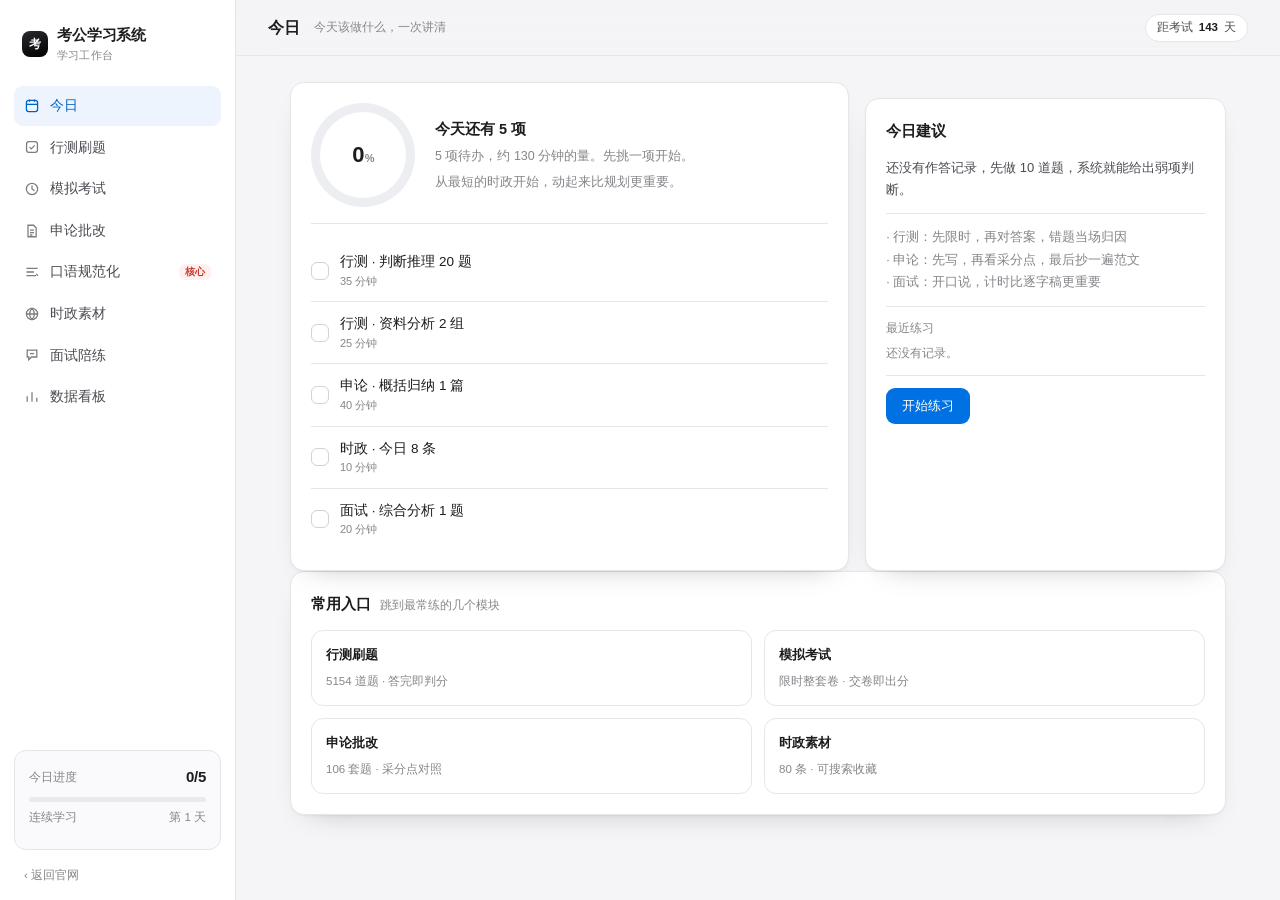
==== app.html @ 50103e64 "update app.html" ====
<!DOCTYPE html>
<html lang="zh-CN">
<head>
<meta charset="utf-8">
<meta name="viewport" content="width=device-width,initial-scale=1,viewport-fit=cover">
<title>工作台 · 考公学习系统</title>
<meta name="description" content="把行测、申论、时政、面试放在一条进度线上：今天该做什么，做完差多少，全在这里。">
<link rel="stylesheet" href="assets/system.css">
</head>
<body>
<div class="shell">

  <!-- ================= 侧栏 ================= -->
  <aside class="side">
    <a class="brand" href="index.html" title="返回官网">
      <span class="mark">考</span>
      <span>考公学习系统<small>学习工作台</small></span>
    </a>
    <nav id="nav">
      <a class="nav-link" href="#today" data-view="today"><svg viewBox="0 0 20 20" fill="none" stroke="currentColor" stroke-width="1.6"><rect x="3" y="3" width="14" height="14" rx="3"/><path d="M7 1.8v3M13 1.8v3M3 8h14"/></svg><span>今日</span></a>
      <a class="nav-link" href="#xingce" data-view="xingce"><svg viewBox="0 0 20 20" fill="none" stroke="currentColor" stroke-width="1.6"><rect x="3.2" y="3.2" width="13.6" height="13.6" rx="3"/><path d="M7 10.2l2.1 2.1L13.4 8"/></svg><span>行测刷题</span></a>
      <a class="nav-link" href="#mock" data-view="mock"><svg viewBox="0 0 20 20" fill="none" stroke="currentColor" stroke-width="1.6"><circle cx="10" cy="10" r="7"/><path d="M10 5.6V10l3.2 2"/></svg><span>模拟考试</span></a>
      <a class="nav-link" href="#shenlun" data-view="shenlun"><svg viewBox="0 0 20 20" fill="none" stroke="currentColor" stroke-width="1.6"><path d="M5 2.8h7l3.2 3.2v11.2H5z"/><path d="M7.5 9h5M7.5 12h5M7.5 15h3"/></svg><span>申论批改</span></a>
      <a class="nav-link" href="#koushu" data-view="koushu"><svg viewBox="0 0 20 20" fill="none" stroke="currentColor" stroke-width="1.6"><path d="M3 5.5h14M3 10h9.5M3 14.5h12"/><path d="M15.2 12.4l2.2 2.2"/></svg><span>口语规范化</span><em class="tag">核心</em></a>
      <a class="nav-link" href="#shizheng" data-view="shizheng"><svg viewBox="0 0 20 20" fill="none" stroke="currentColor" stroke-width="1.6"><circle cx="10" cy="10" r="7"/><path d="M2.6 10h14.8M10 3c2 2.2 3 4.5 3 7s-1 4.8-3 7c-2-2.2-3-4.5-3-7s1-4.8 3-7z"/></svg><span>时政素材</span></a>
      <a class="nav-link" href="#mianshi" data-view="mianshi"><svg viewBox="0 0 20 20" fill="none" stroke="currentColor" stroke-width="1.6"><path d="M4 4h12v8.5H9.5L6 16v-3.5H4z"/><path d="M7.4 8.2h5.2"/></svg><span>面试陪练</span></a>
      <a class="nav-link" href="#stats" data-view="stats"><svg viewBox="0 0 20 20" fill="none" stroke="currentColor" stroke-width="1.6"><path d="M4 16V9M10 16V4M16 16v-5"/></svg><span>数据看板</span></a>
    </nav>

    <div class="todaybox">
      <div class="row"><span>今日进度</span><b id="sideDone">0/5</b></div>
      <div class="mini-bar"><i id="sideBar" style="width:0%"></i></div>
      <div class="row"><span>连续学习</span><span id="sideStreak">第 1 天</span></div>
    </div>
    <a class="back" href="index.html">‹ 返回官网</a>
  </aside>

  <!-- ================= 主区 ================= -->
  <main class="main">
    <div class="topbar">
      <h1 id="pageTitle">今日</h1>
      <span class="sub" id="pageSub">今天该做什么，一次讲清</span>
      <div class="right">
        <span class="pill-day" id="clockPill">距考试 <b>156</b> 天</span>
      </div>
    </div>
    <div class="wrap">
      <div class="view" id="view"></div>
    </div>
  </main>
</div>

<div id="toast"></div>

<script src="assets/data.js"></script>
<script src="assets/data-extra.js"></script>
  <script src="assets/data-news.js"></script>
  <script src="assets/data-shenlun.js"></script>
  <script src="assets/gen_shenlun.js"></script>
  <script src="assets/fix-essays.js"></script>
<script src="assets/engine.js"></script>
<script src="assets/gen_shuliang.js"></script>
<script src="assets/gen_ziliao.js"></script>
<script src="assets/gen_panduan.js"></script>
<script src="assets/gen_yanyu.js"></script>
<script src="assets/gen_changshi.js"></script>
<script src="assets/gen.js"></script>
<script src="assets/mock.js"></script>
<script src="assets/system.js"></script>
</body>
</html>
---- assets/system.css ----
/* ============================================================
   考公学习系统 · 工作台样式
   ============================================================ */
:root{
  --bg:#f5f5f7;
  --card:#fff;
  --ink:#1d1d1f;
  --ink-2:#4b4b52;
  --ink-3:#86868b;
  --line:#e6e6ea;
  --line-2:#d2d2d7;
  --blue:#0071e3;
  --blue-2:#0077ed;
  --blue-bg:#eef4fd;
  --green:#1a8f4c;
  --green-bg:#e9f7ef;
  --red:#c9372c;
  --red-bg:#fdeceb;
  --amber:#a16207;
  --amber-bg:#fdf6e3;
  --radius:14px;
  --font:-apple-system,BlinkMacSystemFont,"SF Pro Text","PingFang SC","Helvetica Neue","Microsoft YaHei",Arial,sans-serif;
  --serif:"Songti SC","SimSun",serif;
  --shadow:0 1px 2px rgba(0,0,0,.04), 0 12px 28px -20px rgba(0,0,0,.35);
}

*{box-sizing:border-box}
html,body{margin:0; padding:0}
html{scroll-behavior:smooth}
body{
  background:var(--bg); color:var(--ink); font-family:var(--font);
  -webkit-font-smoothing:antialiased; font-size:14px; line-height:1.6;
}
a{color:inherit; text-decoration:none}
button{font-family:inherit; cursor:pointer; border:0; background:none; color:inherit}
::selection{background:rgba(0,113,227,.18)}

/* ---------------- 外壳 ---------------- */
.shell{display:grid; grid-template-columns:236px minmax(0,1fr); min-height:100vh}

.side{
  position:sticky; top:0; height:100vh; padding:18px 14px 16px;
  background:#fff; border-right:1px solid var(--line);
  display:flex; flex-direction:column; gap:6px;
}
.side .brand{
  display:flex; align-items:center; gap:9px; padding:6px 8px 16px; flex:none; white-space:nowrap;
  font-size:14.5px; font-weight:600; letter-spacing:-.01em;
}
.side .brand .mark{
  width:26px; height:26px; border-radius:8px; flex:none; display:grid; place-items:center;
  background:linear-gradient(160deg,#2b2b2f,#000); color:#fff; font-size:11.5px; font-weight:700;
}
.side .brand small{display:block; font-size:10.5px; color:var(--ink-3); font-weight:400; letter-spacing:.02em}

.side nav{display:flex; flex-direction:column; gap:2px}
.nav-link{
  display:flex; align-items:center; gap:10px; padding:9px 10px; border-radius:9px;
  font-size:13.5px; color:var(--ink-2); transition:background .16s, color .16s;
}
.nav-link svg{width:16px; height:16px; flex:none; opacity:.72}
.nav-link:hover{background:#f4f5f7; color:var(--ink)}
.nav-link.on{background:var(--blue-bg); color:#0062c4; font-weight:500}
.nav-link.on svg{opacity:1}

.side .todaybox{
  margin-top:auto; padding:14px; border-radius:12px; background:#fafafc; border:1px solid var(--line);
}
.side .todaybox .row{display:flex; align-items:center; justify-content:space-between; font-size:11.5px; color:var(--ink-3); margin-bottom:8px}
.side .todaybox b{font-size:15px; color:var(--ink); letter-spacing:-.02em}
.mini-bar{height:5px; border-radius:3px; background:#e9e9ee; overflow:hidden; margin:8px 0 6px}
.mini-bar i{display:block; height:100%; background:var(--blue); border-radius:3px; transition:width .5s cubic-bezier(.2,.7,.2,1)}
.side .back{font-size:11.5px; color:var(--ink-3); padding:10px 10px 0; display:flex; gap:6px; align-items:center}
.side .back:hover{color:var(--blue)}

/* ---------------- 主区 ---------------- */
.main{min-width:0; padding:0 0 60px}
.topbar{
  position:sticky; top:0; z-index:20; height:56px; padding:0 32px;
  display:flex; align-items:center; gap:14px;
  background:rgba(245,245,247,.82); -webkit-backdrop-filter:saturate(180%) blur(18px);
  backdrop-filter:saturate(180%) blur(18px); border-bottom:1px solid rgba(0,0,0,.06);
}
.topbar h1{margin:0; font-size:16px; font-weight:600; letter-spacing:-.01em}
.topbar .sub{font-size:12px; color:var(--ink-3)}
.topbar .right{margin-left:auto; display:flex; align-items:center; gap:8px}
.pill-day{
  display:inline-flex; align-items:center; gap:6px; height:28px; padding:0 11px;
  border-radius:980px; background:#fff; border:1px solid var(--line);
  font-size:11.5px; color:var(--ink-2); white-space:nowrap;
}
.pill-day b{color:var(--ink); font-variant-numeric:tabular-nums}

.wrap{max-width:1000px; margin:0 auto; padding:26px 32px 0}
.view{animation:fade .28s ease-out}
@keyframes fade{from{opacity:0; transform:translateY(6px)}to{opacity:1; transform:none}}

/* ---------------- 通用元件 ---------------- */
.card{
  background:var(--card); border:1px solid var(--line); border-radius:var(--radius);
  padding:20px; box-shadow:var(--shadow);
}
.card + .card{margin-top:16px}
.card-h{display:flex; align-items:baseline; gap:10px; margin-bottom:14px}
.card-h h2{margin:0; font-size:15px; font-weight:600; letter-spacing:-.01em}
.card-h .hint{font-size:12px; color:var(--ink-3)}
.card-h .right{margin-left:auto; display:flex; gap:8px; align-items:center}

.btn{
  display:inline-flex; align-items:center; justify-content:center; gap:6px;
  height:36px; padding:0 16px; border-radius:9px; font-size:13px; font-weight:500;
  background:var(--blue); color:#fff; transition:background .16s, transform .12s, border-color .16s;
  white-space:nowrap;
}
.btn:hover{background:var(--blue-2)}
.btn:active{transform:scale(.985)}
.btn[disabled]{opacity:.45; pointer-events:none}
.btn.ghost{background:#fff; border:1px solid var(--line-2); color:var(--ink)}
.btn.ghost:hover{background:#fafafc; border-color:var(--ink-3)}
.btn.sm{height:30px; padding:0 12px; font-size:12px; border-radius:8px}
.btn.danger{background:#fff; border:1px solid #f0c4c0; color:var(--red)}
.btn.danger:hover{background:var(--red-bg)}

.seg{display:inline-flex; background:#f0f0f3; border-radius:9px; padding:2px; gap:2px}
.seg button{
  padding:6px 13px; border-radius:7px; font-size:12.5px; color:var(--ink-2);
  transition:background .16s, color .16s, box-shadow .16s; white-space:nowrap;
}
.seg button.on{background:#fff; color:var(--ink); box-shadow:0 1px 3px rgba(0,0,0,.12); font-weight:500}

.tag{
  display:inline-block; padding:2px 8px; border-radius:6px; font-size:11px;
  background:#f1f2f5; color:var(--ink-2); white-space:nowrap;
}
.tag.blue{background:var(--blue-bg); color:#0062c4}
.tag.green{background:var(--green-bg); color:var(--green)}
.tag.red{background:var(--red-bg); color:var(--red)}
.tag.amber{background:var(--amber-bg); color:var(--amber)}

.muted{color:var(--ink-3)}
.small{font-size:12px}
.tabular{font-variant-numeric:tabular-nums}
.row{display:flex; align-items:center; gap:10px}
.spacer{margin-left:auto}
.divider{height:1px; background:var(--line); margin:16px 0}

.empty{padding:34px 10px; text-align:center; color:var(--ink-3); font-size:13px}

/* ---------------- 今日 ---------------- */
.hero-grid{display:grid; grid-template-columns:1.55fr 1fr; gap:16px}
.ring-card{display:flex; gap:20px; align-items:center}
.ring{
  --p:0; width:104px; height:104px; border-radius:50%; flex:none; position:relative;
  background:conic-gradient(var(--blue) calc(var(--p)*1%), #eceef2 0);
  display:grid; place-items:center;
}
.ring::after{content:""; position:absolute; inset:9px; border-radius:50%; background:#fff}
.ring b{position:relative; z-index:1; font-size:22px; letter-spacing:-.03em; font-variant-numeric:tabular-nums}
.ring b span{font-size:11px; color:var(--ink-3); margin-left:1px}
.ring-card .meta h3{margin:0 0 4px; font-size:14.5px; font-weight:600}
.ring-card .meta p{margin:0; font-size:12.5px; color:var(--ink-3)}

.tasklist{display:flex; flex-direction:column}
.taskitem{
  display:flex; align-items:center; gap:11px; padding:11px 0; border-bottom:1px solid var(--line);
  cursor:pointer; transition:opacity .2s;
}
.taskitem:last-child{border-bottom:0}
.taskitem .box{
  width:18px; height:18px; border-radius:6px; border:1.5px solid var(--line-2); flex:none;
  display:grid; place-items:center; transition:background .16s, border-color .16s;
}
.taskitem.done .box{background:var(--blue); border-color:var(--blue)}
.taskitem.done .box::after{
  content:""; width:8px; height:4.5px; border-left:1.6px solid #fff; border-bottom:1.6px solid #fff;
  transform:rotate(-45deg) translate(0,-1px);
}
.taskitem .t{font-size:13.5px; flex:1}
.taskitem .t small{display:block; font-size:11px; color:var(--ink-3)}
.taskitem.done .t{color:var(--ink-3); text-decoration:line-through; text-decoration-color:rgba(0,0,0,.18)}
.taskitem .go{font-size:11.5px; color:var(--blue); opacity:0; transition:opacity .16s}
.taskitem:hover .go{opacity:1}

.quick{display:grid; grid-template-columns:repeat(2,1fr); gap:12px}
.quick a{
  border:1px solid var(--line); border-radius:12px; padding:14px; background:#fff;
  transition:border-color .16s, transform .16s, box-shadow .16s;
}
.quick a:hover{border-color:#c9d9f2; transform:translateY(-2px); box-shadow:0 14px 30px -22px rgba(0,0,0,.5)}
.quick b{display:block; font-size:13px; font-weight:600; margin-bottom:3px}
.quick span{font-size:11.5px; color:var(--ink-3)}

/* ---------------- 行测 ---------------- */
.qhead{display:flex; align-items:center; gap:8px; margin-bottom:12px; flex-wrap:wrap}
.qstem{font-size:15px; line-height:1.75; margin:0 0 16px; white-space:pre-wrap}
.opts2{display:flex; flex-direction:column; gap:8px}
.opt2{
  display:flex; align-items:flex-start; gap:11px; padding:11px 13px; border-radius:10px;
  border:1px solid var(--line); background:#fff; text-align:left; font-size:13.5px; line-height:1.55;
  transition:border-color .15s, background .15s;
}
.opt2:hover{border-color:#c9d9f2; background:#fbfcff}
.opt2 .k{
  width:21px; height:21px; border-radius:6px; flex:none; display:grid; place-items:center;
  font-size:11px; color:var(--ink-3); background:#f2f3f5; margin-top:1px;
}
.opt2.pick{border-color:var(--blue); background:#f6faff}
.opt2.pick .k{background:var(--blue); color:#fff}
.opt2.right{border-color:#8fd0a8; background:var(--green-bg)}
.opt2.right .k{background:var(--green); color:#fff}
.opt2.wrong{border-color:#e8aaa4; background:var(--red-bg)}
.opt2.wrong .k{background:var(--red); color:#fff}
.opt2[disabled]{cursor:default}

.explain{
  margin-top:14px; padding:14px; border-radius:10px; background:#fafafc; border:1px solid var(--line);
  font-size:13px; line-height:1.7; color:var(--ink-2);
}
.explain b{color:var(--ink)}
.attrib{margin-top:12px; display:flex; align-items:center; gap:8px; flex-wrap:wrap}
.attrib .seg button{font-size:12px}

.qbar{display:flex; align-items:center; gap:10px; margin-top:16px; flex-wrap:wrap}

.mods{display:flex; gap:6px; flex-wrap:wrap}
.mod-chip{
  padding:5px 11px; border-radius:980px; border:1px solid var(--line-2); background:#fff;
  font-size:12px; color:var(--ink-2); transition:all .15s;
}
.mod-chip.on{background:var(--ink); color:#fff; border-color:var(--ink)}

/* ---------------- 表格 / 列表 ---------------- */
.tbl{width:100%; border-collapse:collapse; font-size:12.5px}
.tbl th{
  text-align:left; font-weight:500; color:var(--ink-3); font-size:11.5px;
  padding:0 10px 8px; border-bottom:1px solid var(--line); white-space:nowrap;
}
.tbl td{padding:10px; border-bottom:1px solid #f1f1f4; vertical-align:top}
.tbl tr:last-child td{border-bottom:0}
.tbl .num{font-variant-numeric:tabular-nums}

/* ---------------- 申论 ---------------- */
.essay-grid{display:grid; grid-template-columns:1fr 1fr; gap:16px; align-items:start}
.material{
  font-family:var(--serif); font-size:13.5px; line-height:1.95; color:var(--ink-2);
  white-space:pre-wrap; max-height:340px; overflow:auto; padding-right:6px;
}
.ask{font-size:13.5px; font-weight:500; margin:12px 0 0; line-height:1.7}
#ansBox{
  width:100%; min-height:210px; padding:14px; border-radius:11px; border:1px solid var(--line-2);
  font-family:var(--serif); font-size:15px; line-height:1.9; color:var(--ink);
  resize:vertical; outline:none; transition:border-color .16s, box-shadow .16s;
}
#ansBox:focus{border-color:#9dc2ef; box-shadow:0 0 0 3px rgba(0,113,227,.12)}
.essay-foot{display:flex; align-items:center; gap:10px; margin-top:12px; flex-wrap:wrap}
.counter{font-size:11.5px; color:var(--ink-3); font-variant-numeric:tabular-nums}
.counter.over{color:var(--red)}

.grade{display:flex; gap:18px; align-items:center; margin-bottom:16px}
.grade .score-big{font-size:38px; font-weight:600; letter-spacing:-.04em; line-height:1}
.grade .score-big small{font-size:13px; color:var(--ink-3); font-weight:400; margin-left:3px; letter-spacing:0}
.grade .lvl{font-size:12px; color:var(--ink-3); margin-top:4px}
.point-hit{display:flex; flex-direction:column; gap:7px}
.ph{
  display:flex; align-items:flex-start; gap:9px; font-size:12.5px; line-height:1.6;
  padding:8px 10px; border-radius:8px; background:#fafafc; border:1px solid var(--line);
}
.ph.hit{background:var(--green-bg); border-color:#cfe9d9; color:#166534}
.ph .ic{width:16px; height:16px; border-radius:50%; flex:none; display:grid; place-items:center; font-size:10px; margin-top:1px}
.ph.hit .ic{background:var(--green); color:#fff}
.ph .ic{background:#e6e6ea; color:var(--ink-3)}
.ph b{font-weight:500}
.ph em{font-style:normal; color:var(--ink-3); font-size:11.5px}

/* ---------------- 时政 ---------------- */
.news-tools{display:flex; gap:10px; flex-wrap:wrap; align-items:center; margin-bottom:14px}
#newsQ{
  flex:1; min-width:180px; height:34px; padding:0 12px; border-radius:9px;
  border:1px solid var(--line-2); font-size:13px; outline:none; background:#fff;
}
#newsQ:focus{border-color:#9dc2ef; box-shadow:0 0 0 3px rgba(0,113,227,.1)}
.news-grid{display:grid; grid-template-columns:1fr 1fr; gap:12px}
.nitem{
  border:1px solid var(--line); border-radius:12px; padding:14px 16px; background:#fff;
  display:flex; flex-direction:column; gap:7px; transition:border-color .16s, box-shadow .16s;
}
.nitem:hover{border-color:#d8dee8; box-shadow:0 14px 30px -26px rgba(0,0,0,.5)}
.nitem h4{margin:0; font-size:13.5px; font-weight:600; line-height:1.5}
.nitem p{margin:0; font-size:12px; color:var(--ink-3); line-height:1.65}
.nitem .foot{display:flex; align-items:center; gap:8px; margin-top:2px}
.icobtn{
  width:28px; height:28px; border-radius:8px; border:1px solid var(--line); background:#fff;
  display:grid; place-items:center; color:var(--ink-3); transition:all .15s;
}
.icobtn:hover{border-color:var(--blue); color:var(--blue); background:#f6faff}
.icobtn.on{border-color:var(--blue); color:var(--blue); background:var(--blue-bg)}

/* ---------------- 面试 ---------------- */
.iv-stage{display:grid; grid-template-columns:1fr 260px; gap:16px; align-items:start}
.timerbox{text-align:center; padding:16px}
.timer{font-size:34px; font-weight:600; letter-spacing:-.03em; font-variant-numeric:tabular-nums}
.timer.warn{color:var(--red)}
.timerbox .lbl{font-size:11.5px; color:var(--ink-3); letter-spacing:.04em}
.iv-q{font-size:16px; line-height:1.8; margin:0}
.iv-points{display:flex; flex-wrap:wrap; gap:7px; margin-top:14px}
.iv-points span{
  font-size:11.5px; padding:4px 9px; border-radius:6px; background:#f1f2f5; color:var(--ink-2);
}
.iv-log{display:flex; flex-direction:column; gap:10px}
.iv-row{display:flex; gap:12px; padding:12px; border:1px solid var(--line); border-radius:10px; background:#fff}
.iv-row .sc{font-size:18px; font-weight:600; min-width:40px; font-variant-numeric:tabular-nums}
.iv-row .sc.hi{color:var(--green)} .iv-row .sc.mid{color:var(--amber)} .iv-row .sc.lo{color:var(--red)}
.iv-row .txt{font-size:12.5px; color:var(--ink-2); line-height:1.6}

/* ---------------- 数据 ---------------- */
.kpis{display:grid; grid-template-columns:repeat(4,1fr); gap:12px}
.kpi{background:#fff; border:1px solid var(--line); border-radius:12px; padding:16px}
.kpi .k{font-size:11.5px; color:var(--ink-3)}
.kpi .v{font-size:26px; font-weight:600; letter-spacing:-.03em; margin-top:4px; font-variant-numeric:tabular-nums}
.kpi .v small{font-size:12px; font-weight:400; color:var(--ink-3); margin-left:2px}

.bars{display:flex; align-items:flex-end; gap:10px; height:120px; margin-top:6px}
.bars .b{flex:1; display:flex; flex-direction:column; justify-content:flex-end; gap:7px; text-align:center; height:100%}
.bars .b i{
  display:block; width:100%; max-width:34px; margin:0 auto; border-radius:5px 5px 2px 2px;
  background:linear-gradient(180deg,#8fc0f6,#d6e8fb); min-height:4px;
}
.bars .b.hot i{background:linear-gradient(180deg,var(--blue),#7fb2f0)}
.bars .b span{font-size:10.5px; color:var(--ink-3)}

.progrow{display:flex; align-items:center; gap:12px; padding:9px 0; border-bottom:1px solid #f1f1f4}
.progrow:last-child{border-bottom:0}
.progrow .nm{width:80px; font-size:12.5px; flex:none}
.progrow .tr{flex:1; height:7px; border-radius:4px; background:#eef0f3; overflow:hidden}
.progrow .tr i{display:block; height:100%; border-radius:4px; background:var(--blue)}
.progrow .pc{width:74px; text-align:right; font-size:11.5px; color:var(--ink-3); font-variant-numeric:tabular-nums}

/* 工具条 */
.tool-line{display:flex; align-items:center; gap:10px; flex-wrap:wrap; margin-bottom:16px}
.tool-line h2{margin:0; font-size:17px; font-weight:600; letter-spacing:-.01em}
.tool-line .sub{font-size:12px; color:var(--ink-3)}

/* toast */
#toast{
  position:fixed; left:50%; bottom:28px; transform:translate(-50%,10px);
  background:#1d1d1f; color:#f5f5f7; padding:9px 16px; border-radius:980px;
  font-size:12.5px; opacity:0; pointer-events:none; transition:opacity .2s, transform .2s; z-index:99;
}
#toast.on{opacity:1; transform:translate(-50%,0)}

/* ---------------- 响应式 ---------------- */
@media (max-width:1180px){
  .kpis{grid-template-columns:repeat(2,1fr)}
}
@media (max-width:980px){
  .shell{grid-template-columns:1fr}
  .side{
    position:sticky; top:0; height:auto; z-index:30; flex-direction:row; align-items:center;
    gap:6px; padding:8px 12px; border-right:0; border-bottom:1px solid var(--line);
    overflow-x:auto; -webkit-overflow-scrolling:touch;
  }
  .side .brand{padding:0 8px 0 0; border-right:1px solid var(--line); margin-right:4px}
  .side .brand small{display:none}
  .side .brand{white-space:nowrap}
  .side nav{flex-direction:row; gap:4px}
  .nav-link{white-space:nowrap; padding:8px 11px}
  .nav-link span{font-size:12.5px}
  .side .todaybox,.side .back{display:none}
  .topbar{padding:0 18px; height:50px; top:52px}
  .topbar .sub{display:none}
  .wrap{padding:18px 18px 0}
  .hero-grid{grid-template-columns:1fr}
  .essay-grid{grid-template-columns:1fr}
  .news-grid{grid-template-columns:1fr}
  .iv-stage{grid-template-columns:1fr}
  .quick{grid-template-columns:1fr}
}
@media (max-width:560px){
  .kpis{grid-template-columns:1fr 1fr}
  .topbar h1{font-size:14.5px}
  .card{padding:16px}
  .qstem{font-size:14px}
  .opt2{font-size:13px}
  .grade{flex-wrap:wrap; gap:12px}
}

/* 申论工具输出 */
.sl-out{margin-top:0}
.essay-out{
  font-family:var(--serif); font-size:15px; line-height:1.95; color:var(--ink);
  margin-top:6px; padding:14px 16px; border-radius:11px; background:#fffdf8; border:1px solid var(--line);
}
.essay-out mark{
  background:#fff2c9; color:inherit; border-radius:3px; padding:0 1px;
  border-bottom:1px solid #efd68b; cursor:help;
}
#ansBox::placeholder,#slIn::placeholder{color:#a9a9b0}

/* ============================================================
   口语规范化（核心功能）
   ============================================================ */
.nav-link .tag{
  margin-left:auto; font-style:normal; font-size:10px; line-height:1;
  padding:3px 6px; border-radius:6px; background:#fff0f0; color:#c9372c;
  font-weight:600; letter-spacing:.02em;
}
.core-tag{
  font-size:11px; padding:4px 9px; border-radius:999px;
  background:#fff0f0; color:#c9372c; font-weight:600;
}
.ks-grid{display:grid; grid-template-columns:minmax(0,1fr) minmax(0,1fr); gap:16px; align-items:start}
#ksIn{
  width:100%; min-height:158px; padding:13px 14px; border-radius:12px;
  border:1px solid var(--line-2); background:#fff; resize:vertical;
  font-family:var(--serif); font-size:15px; line-height:1.85; color:var(--ink); outline:none;
  transition:border-color .16s, box-shadow .16s;
}
#ksIn:focus{border-color:var(--blue); box-shadow:0 0 0 3px rgba(0,113,227,.1)}
#ksIn::placeholder{color:#a9a9b0}
.ks-chips{display:flex; flex-wrap:wrap; gap:6px; margin:10px 0 0}
.ks-ctrl{display:flex; align-items:center; gap:8px; flex-wrap:wrap; margin-top:12px}
.ks-lab{font-size:11.5px; color:var(--ink-3); letter-spacing:.02em}
.ks-out{
  font-family:var(--serif); font-size:15.5px; line-height:1.95; color:var(--ink);
  padding:14px 16px; border-radius:12px; background:#fffdf8; border:1px solid var(--line);
  min-height:120px;
}
.ks-out mark{
  background:#fff2c9; color:inherit; border-radius:3px; padding:0 1px;
  border-bottom:1px solid #efd68b; cursor:help;
}
.ks-empty{color:#a9a9b0; font-size:13.5px; font-family:var(--font)}
.ks-marks, .ks-terms{margin-top:12px}
.ks-mklist{display:flex; flex-wrap:wrap; gap:6px; margin-top:6px}
.ks-marks .mk{
  font-size:11.5px; color:var(--ink-2); background:#f6f6f8; border:1px solid var(--line);
  padding:3px 8px; border-radius:7px;
}
.ks-marks .mk em{font-style:normal; color:var(--ink-3); text-decoration:line-through}
.ks-terms .term{
  font-size:11.5px; color:#0062c4; background:var(--blue-bg); border:1px solid #d8e6fb;
  padding:3px 8px; border-radius:7px;
}
.ks-pats{display:grid; grid-template-columns:repeat(auto-fill,minmax(280px,1fr)); gap:10px}
.ks-pat{
  display:flex; flex-direction:column; gap:5px; text-align:left;
  padding:12px 13px; border-radius:11px; border:1px solid var(--line);
  background:#fff; transition:border-color .15s, background .15s;
}
.ks-pat:hover{border-color:#c9d9f2; background:#fbfcff}
.ks-pat span{font-family:var(--serif); font-size:13.5px; line-height:1.75; color:var(--ink)}
.ks-pat em{font-style:normal; font-size:11px; color:var(--ink-3)}
.ks-hist{display:flex; flex-direction:column; gap:2px}
.ks-hitem{
  display:flex; flex-direction:column; gap:3px; text-align:left;
  padding:10px 6px; border-radius:9px; border-bottom:1px solid var(--line);
}
.ks-hitem:hover{background:#fafafc}
.ks-hitem .src{font-size:12.5px; color:var(--ink-3)}
.ks-hitem .dst{font-family:var(--serif); font-size:13.5px; color:var(--ink-2)}
.ks-favs{display:flex; flex-direction:column; gap:8px}
.ks-fav{
  display:flex; align-items:center; gap:8px; padding:10px 12px;
  border-radius:11px; border:1px solid var(--line); background:#fffdf8;
}
.ks-fav span{flex:1; font-family:var(--serif); font-size:13.5px; line-height:1.8; color:var(--ink)}

@media (max-width:980px){
  .ks-grid{grid-template-columns:minmax(0,1fr)}
  .ks-pats{grid-template-columns:minmax(0,1fr)}
  .nav-link .tag{display:none}
}

/* 资料分析共用材料 */
.matbox{
  margin:2px 0 14px; padding:13px 15px; border-radius:11px;
  background:#fbfaf6; border:1px solid var(--line);
  font-family:var(--serif); font-size:13.5px; line-height:1.9; color:var(--ink-2);
}

/* 示例芯片（口语规范化） */
.ks-chips .chip{
  max-width:100%; padding:6px 11px; border-radius:999px;
  background:#fff; border:1px solid var(--line-2);
  font-size:12px; color:var(--ink-2); line-height:1.3;
  white-space:nowrap; overflow:hidden; text-overflow:ellipsis;
  transition:border-color .15s, color .15s;
}
.ks-chips .chip:hover{border-color:var(--blue); color:#0062c4}

/* ---------- 面试：录音 / 转写 / 评分 ---------- */
.rec-dot{display:flex; align-items:center; justify-content:center; gap:6px; margin-top:10px; font-size:12px; color:var(--red)}
.rec-dot i{width:8px; height:8px; border-radius:50%; background:var(--red); animation:pulse 1.1s ease-in-out infinite}
@keyframes pulse{0%,100%{opacity:1; transform:scale(1)} 50%{opacity:.35; transform:scale(.75)}}
.iv-live{margin-top:14px; padding:14px 16px; min-height:110px; max-height:220px; overflow:auto;
  border:1px solid var(--line); border-radius:10px; background:#fafbfc;
  font-size:14px; line-height:1.9; color:var(--ink); white-space:pre-wrap}
.iv-live .iv-ph{color:var(--ink-3)}
.iv-ta{width:100%; min-height:130px; resize:vertical; margin-top:12px; font-size:13.5px; line-height:1.85}
.iv-audio{width:100%; margin-top:12px; height:36px}
.iv-err{margin-top:10px; font-size:12px; color:#8a5a00; background:#fdf6e3; border:1px solid #f3e3bd; padding:8px 10px; border-radius:8px; line-height:1.6}
.iv-grade{align-items:flex-start; gap:24px}
.grade-rows{display:grid; grid-template-columns:1fr 1fr; gap:8px 22px; flex:1; min-width:220px}
.grade-rows .gr{display:flex; align-items:baseline; gap:6px; font-size:12.5px; color:var(--ink-2);
  border-bottom:1px solid var(--line-2); padding-bottom:6px}
.grade-rows .gr b{font-size:15px; color:var(--ink); font-variant-numeric:tabular-nums}
.grade-rows .gr i{font-style:normal; color:var(--ink-3); font-size:11.5px}
.iv-stats{display:flex; gap:20px; flex-wrap:wrap; margin:4px 0 2px; font-size:12px; color:var(--ink-3)}
.iv-stats b{color:var(--ink); font-size:13px; font-variant-numeric:tabular-nums; margin:0 2px}
.iv-note{margin-top:12px; font-size:12.5px; line-height:1.85; color:var(--ink-2);
  background:#f7f8fa; border-left:2px solid var(--blue); padding:10px 12px; border-radius:0 8px 8px 0}
.iv-details{margin-top:12px; font-size:12.5px; color:var(--ink-2)}
.iv-details summary{cursor:pointer; color:var(--blue)}
.iv-details .iv-text{margin-top:8px; font-size:13px; line-height:1.9; white-space:pre-wrap;
  background:#fafbfc; border:1px solid var(--line); border-radius:8px; padding:12px 14px; max-height:260px; overflow:auto}
@media (max-width:980px){
  .iv-stage{grid-template-columns:1fr}
  .grade-rows{grid-template-columns:1fr}
}

/* ---------- 面试：录音 / 本地转写 ---------- */
.rec-big{width:64px;height:64px;border-radius:50%;border:2px solid #f1d4d4;display:grid;place-items:center;margin:0 auto}
.rec-big i{width:26px;height:26px;border-radius:6px;background:var(--red);display:block;animation:recpulse 1.2s ease-in-out infinite}
@keyframes recpulse{0%,100%{transform:scale(1);opacity:1}50%{transform:scale(.85);opacity:.55}}
.iv-progwrap{margin:6px 0 4px}
.iv-prog{height:8px;border-radius:99px;background:#eef0f3;overflow:hidden}
.iv-progbar{height:100%;width:0;border-radius:99px;background:var(--blue);transition:width .35s ease}

/* ================= 模拟考试 ================= */
.mk-grid{display:grid; grid-template-columns:minmax(0,1.35fr) minmax(0,1fr); gap:16px; align-items:start; margin-bottom:16px}
.mk-modes{display:grid; gap:10px}
.mk-mode{display:grid; gap:3px; text-align:left; padding:14px 16px; border-radius:12px;
  border:1px solid var(--line); background:#fff; cursor:pointer; transition:.16s; font:inherit}
.mk-mode:hover{border-color:#c9d9f2; background:#fbfcff}
.mk-mode.on{border-color:var(--blue); box-shadow:0 0 0 3px rgba(0,113,227,.10)}
.mk-mode b{font-size:14px; color:var(--ink)}
.mk-mode span{font-size:12.5px; color:var(--ink-2); line-height:1.55}
.mk-mode em{font-style:normal; font-size:11.5px; color:var(--blue)}
.mk-one{margin-top:14px}
.mk-start{display:flex; align-items:center; gap:14px; margin-top:18px}
.mk-hist{display:grid; gap:2px}
.mk-hrow{display:flex; gap:12px; align-items:center; padding:10px 0; border-bottom:1px solid var(--line)}
.mk-hrow:last-child{border-bottom:0}
.mk-hrow .sc{width:42px; height:42px; border-radius:11px; display:grid; place-items:center; font-size:16px; font-weight:600}
.mk-hrow .sc.hi{background:var(--green-bg); color:var(--green)}
.mk-hrow .sc.mid{background:#fff6e5; color:#a6700f}
.mk-hrow .sc.lo{background:var(--red-bg); color:var(--red)}
.mk-hrow .txt{font-size:12.5px; color:var(--ink-2); line-height:1.6}
.mk-hrow .txt b{color:var(--ink); font-size:13px}

.mk-run{display:grid; grid-template-columns:minmax(0,1fr) 240px; gap:16px; align-items:start}
.mk-top{display:flex; align-items:center; gap:8px; margin-bottom:14px}
.mk-counter{font-size:12.5px; color:var(--ink-3); margin-right:12px}
.mk-timer{font-variant-numeric:tabular-nums; font-size:17px; font-weight:600; color:var(--ink);
  background:#f0f2f6; padding:4px 12px; border-radius:9px}
.mk-timer.warn{background:var(--red-bg); color:var(--red)}
.mk-nos{display:grid; grid-template-columns:repeat(5,1fr); gap:6px}
.mk-no{height:30px; border-radius:8px; border:1px solid var(--line); background:#fff; color:var(--ink-2);
  font-size:12px; cursor:pointer; font-variant-numeric:tabular-nums}
.mk-no:hover{border-color:#c9d9f2}
.mk-no.done{background:#eef4ff; border-color:#c9d9f2; color:var(--blue)}
.mk-no.cur{background:var(--blue); border-color:var(--blue); color:#fff}

.mk-result{display:grid; grid-template-columns:220px minmax(0,1fr); gap:16px; align-items:start; margin-bottom:16px}
.mk-score .sc{width:88px; height:88px; border-radius:20px; display:grid; place-items:center;
  font-size:30px; font-weight:600; margin:4px 0 8px}
.mk-score .sc.hi{background:var(--green-bg); color:var(--green)}
.mk-score .sc.mid{background:#fff6e5; color:#a6700f}
.mk-score .sc.lo{background:var(--red-bg); color:var(--red)}
.mk-score .kv{display:flex; justify-content:space-between; font-size:12.5px; color:var(--ink-2); padding:4px 0}
.mk-score .kv b{color:var(--ink)}
.mk-wrong{padding:14px 0; border-bottom:1px solid var(--line)}
.mk-wrong:last-child{border-bottom:0}
.mk-wrong .qh{display:flex; gap:8px; align-items:center; margin-bottom:6px}
.mk-wrong .stmt{font-size:13.5px; line-height:1.75; color:var(--ink); margin-bottom:8px}
.mk-wrong .ansline{display:flex; gap:14px; font-size:12.5px; margin-bottom:8px}
.mk-wrong .bad{color:var(--red)}
.mk-wrong .good{color:var(--green)}
.mk-wrong .exp{font-size:12.5px; line-height:1.8; color:var(--ink-2); background:#fafbfd;
  border:1px solid var(--line); border-radius:9px; padding:10px 12px}
.mk-wrong .exp b{display:block; color:var(--ink); font-size:12px; margin-bottom:3px}

@media (max-width:1180px){
  .mk-run{grid-template-columns:minmax(0,1fr)}
  .mk-sheet{order:-1}
  .mk-nos{grid-template-columns:repeat(10,1fr)}
}
@media (max-width:760px){
  .mk-grid,.mk-result{grid-template-columns:minmax(0,1fr)}
  .mk-nos{grid-template-columns:repeat(6,1fr)}
}

/* ---------- 真题卷 ---------- */
.mk-tabs{display:inline-flex;margin:2px 0 16px;background:#f1f2f4;border-radius:9px;padding:3px}
.mk-tabs button{border:0;background:none;font:inherit;font-size:13px;color:#4a5260;padding:6px 16px;border-radius:7px;cursor:pointer}
.mk-tabs button.on{background:#fff;color:#111;font-weight:600;box-shadow:0 1px 3px rgba(0,0,0,.1)}
.mk-paper{border:1px solid #e6e7ea;border-radius:11px;padding:13px 16px;margin-bottom:10px;display:flex;align-items:center;gap:14px;flex-wrap:wrap}
.mk-paper-info{flex:1;min-width:240px}
.mk-paper .mk-paper-b{margin-left:auto}
.mk-paper-h{display:flex;align-items:center;gap:8px;flex-wrap:wrap;margin-bottom:6px}
.mk-paper-h b{font-size:14.5px;font-weight:600}
.mk-paper-b{display:flex;gap:8px;flex-wrap:wrap}
.mk-note{margin-top:12px;padding:12px 14px;border-radius:9px;background:#f7f8fa;color:#6b7280;font-size:12.5px;line-height:1.8}
.mk-import{width:100%;min-height:110px;font-family:ui-monospace,Consolas,monospace;font-size:12px;line-height:1.6}

/* ---------- 申论题目选择 ---------- */
.es-picker{margin-bottom:14px}
.es-picker .seg{margin-bottom:10px}
.es-picker .seg button i{font-style:normal;font-size:11px;opacity:.55;margin-left:5px}
.es-list{display:flex;flex-wrap:wrap;gap:6px}
.es-no{width:34px;height:30px;border:1px solid #e3e4e8;background:#fff;border-radius:8px;font:inherit;font-size:12.5px;color:#4a5260;cursor:pointer;position:relative}
.es-no:hover{border-color:#c9ccd3}
.es-no.done{background:#eef7ee;border-color:#bfe0bf;color:#2f7a3f}
.es-no.on{background:#111;border-color:#111;color:#fff;font-weight:600}
.es-no.on.done{background:#1f7a3a;border-color:#1f7a3a;color:#fff}

/* ---------- 时政：分类计数与“显示更多” ---------- */
.news-tools .mod-chip i{font-style:normal;font-size:11px;opacity:.5;margin-left:4px}
.nmore-wrap{display:flex;justify-content:center;margin-top:18px}
﻿
/* ---------- 时政：来源标注 ---------- */
.nsrc{font-size:11.5px;color:#9aa1ab;margin:-2px 0 9px}
.nsrc a{color:#9aa1ab;text-decoration:none;border-bottom:1px dotted #c8ccd3}
.nsrc a:hover{color:#3d4655;border-bottom-color:#3d4655}
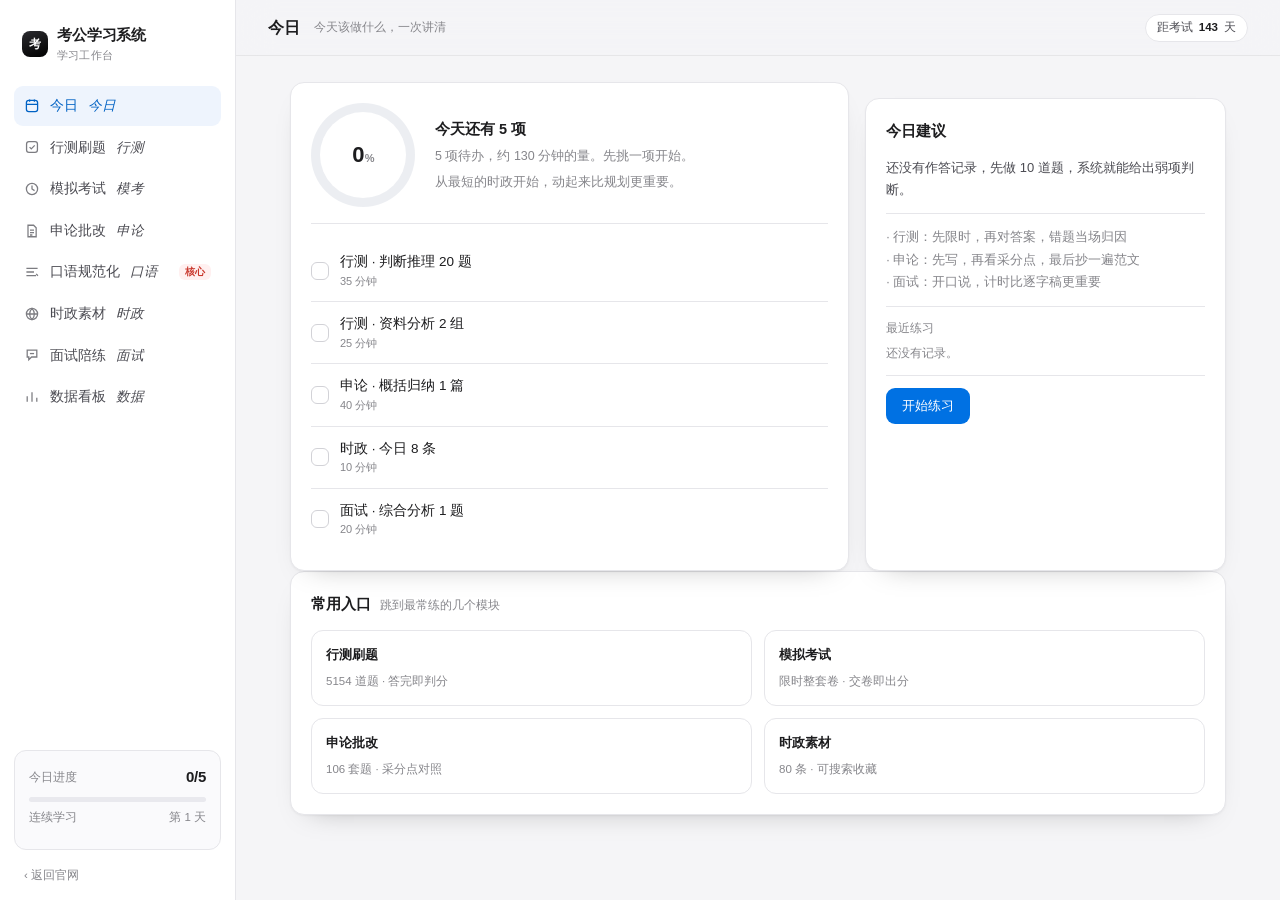
==== commit 2c0643d4: "update app.html" ====
--- a/app.html
+++ b/app.html
@@ -17,14 +17,14 @@
       <span>考公学习系统<small>学习工作台</small></span>
     </a>
     <nav id="nav">
-      <a class="nav-link" href="#today" data-view="today"><svg viewBox="0 0 20 20" fill="none" stroke="currentColor" stroke-width="1.6"><rect x="3" y="3" width="14" height="14" rx="3"/><path d="M7 1.8v3M13 1.8v3M3 8h14"/></svg><span>今日</span></a>
-      <a class="nav-link" href="#xingce" data-view="xingce"><svg viewBox="0 0 20 20" fill="none" stroke="currentColor" stroke-width="1.6"><rect x="3.2" y="3.2" width="13.6" height="13.6" rx="3"/><path d="M7 10.2l2.1 2.1L13.4 8"/></svg><span>行测刷题</span></a>
-      <a class="nav-link" href="#mock" data-view="mock"><svg viewBox="0 0 20 20" fill="none" stroke="currentColor" stroke-width="1.6"><circle cx="10" cy="10" r="7"/><path d="M10 5.6V10l3.2 2"/></svg><span>模拟考试</span></a>
-      <a class="nav-link" href="#shenlun" data-view="shenlun"><svg viewBox="0 0 20 20" fill="none" stroke="currentColor" stroke-width="1.6"><path d="M5 2.8h7l3.2 3.2v11.2H5z"/><path d="M7.5 9h5M7.5 12h5M7.5 15h3"/></svg><span>申论批改</span></a>
-      <a class="nav-link" href="#koushu" data-view="koushu"><svg viewBox="0 0 20 20" fill="none" stroke="currentColor" stroke-width="1.6"><path d="M3 5.5h14M3 10h9.5M3 14.5h12"/><path d="M15.2 12.4l2.2 2.2"/></svg><span>口语规范化</span><em class="tag">核心</em></a>
-      <a class="nav-link" href="#shizheng" data-view="shizheng"><svg viewBox="0 0 20 20" fill="none" stroke="currentColor" stroke-width="1.6"><circle cx="10" cy="10" r="7"/><path d="M2.6 10h14.8M10 3c2 2.2 3 4.5 3 7s-1 4.8-3 7c-2-2.2-3-4.5-3-7s1-4.8 3-7z"/></svg><span>时政素材</span></a>
-      <a class="nav-link" href="#mianshi" data-view="mianshi"><svg viewBox="0 0 20 20" fill="none" stroke="currentColor" stroke-width="1.6"><path d="M4 4h12v8.5H9.5L6 16v-3.5H4z"/><path d="M7.4 8.2h5.2"/></svg><span>面试陪练</span></a>
-      <a class="nav-link" href="#stats" data-view="stats"><svg viewBox="0 0 20 20" fill="none" stroke="currentColor" stroke-width="1.6"><path d="M4 16V9M10 16V4M16 16v-5"/></svg><span>数据看板</span></a>
+      <a class="nav-link" href="#today" data-view="today"><svg viewBox="0 0 20 20" fill="none" stroke="currentColor" stroke-width="1.6"><rect x="3" y="3" width="14" height="14" rx="3"/><path d="M7 1.8v3M13 1.8v3M3 8h14"/></svg><span>今日</span><i class="nav-short">今日</i></a>
+      <a class="nav-link" href="#xingce" data-view="xingce"><svg viewBox="0 0 20 20" fill="none" stroke="currentColor" stroke-width="1.6"><rect x="3.2" y="3.2" width="13.6" height="13.6" rx="3"/><path d="M7 10.2l2.1 2.1L13.4 8"/></svg><span>行测刷题</span><i class="nav-short">行测</i></a>
+      <a class="nav-link" href="#mock" data-view="mock"><svg viewBox="0 0 20 20" fill="none" stroke="currentColor" stroke-width="1.6"><circle cx="10" cy="10" r="7"/><path d="M10 5.6V10l3.2 2"/></svg><span>模拟考试</span><i class="nav-short">模考</i></a>
+      <a class="nav-link" href="#shenlun" data-view="shenlun"><svg viewBox="0 0 20 20" fill="none" stroke="currentColor" stroke-width="1.6"><path d="M5 2.8h7l3.2 3.2v11.2H5z"/><path d="M7.5 9h5M7.5 12h5M7.5 15h3"/></svg><span>申论批改</span><i class="nav-short">申论</i></a>
+      <a class="nav-link" href="#koushu" data-view="koushu"><svg viewBox="0 0 20 20" fill="none" stroke="currentColor" stroke-width="1.6"><path d="M3 5.5h14M3 10h9.5M3 14.5h12"/><path d="M15.2 12.4l2.2 2.2"/></svg><span>口语规范化</span><i class="nav-short">口语</i><em class="tag">核心</em></a>
+      <a class="nav-link" href="#shizheng" data-view="shizheng"><svg viewBox="0 0 20 20" fill="none" stroke="currentColor" stroke-width="1.6"><circle cx="10" cy="10" r="7"/><path d="M2.6 10h14.8M10 3c2 2.2 3 4.5 3 7s-1 4.8-3 7c-2-2.2-3-4.5-3-7s1-4.8 3-7z"/></svg><span>时政素材</span><i class="nav-short">时政</i></a>
+      <a class="nav-link" href="#mianshi" data-view="mianshi"><svg viewBox="0 0 20 20" fill="none" stroke="currentColor" stroke-width="1.6"><path d="M4 4h12v8.5H9.5L6 16v-3.5H4z"/><path d="M7.4 8.2h5.2"/></svg><span>面试陪练</span><i class="nav-short">面试</i></a>
+      <a class="nav-link" href="#stats" data-view="stats"><svg viewBox="0 0 20 20" fill="none" stroke="currentColor" stroke-width="1.6"><path d="M4 16V9M10 16V4M16 16v-5"/></svg><span>数据看板</span><i class="nav-short">数据</i></a>
     </nav>
 
     <div class="todaybox">
@@ -58,6 +58,7 @@
   <script src="assets/data-shenlun.js"></script>
   <script src="assets/gen_shenlun.js"></script>
   <script src="assets/fix-essays.js"></script>
+  <script src="assets/essay-levels.js"></script>
 <script src="assets/engine.js"></script>
 <script src="assets/gen_shuliang.js"></script>
 <script src="assets/gen_ziliao.js"></script>
--- a/assets/system.css
+++ b/assets/system.css
@@ -622,3 +622,190 @@
 .nsrc{font-size:11.5px;color:#9aa1ab;margin:-2px 0 9px}
 .nsrc a{color:#9aa1ab;text-decoration:none;border-bottom:1px dotted #c8ccd3}
 .nsrc a:hover{color:#3d4655;border-bottom-color:#3d4655}
+
+
+/* 参考范文：按申论格式渲染（保留段落与段首缩进） */
+.essay-sample {
+  margin-top: 10px;
+  padding: 14px 16px;
+  background: #fbfbfd;
+  border: 1px solid #ececf1;
+  border-radius: 10px;
+  font-family: var(--serif, "Songti SC", "SimSun", serif);
+  font-size: 13.5px;
+  line-height: 1.95;
+  color: #2b3038;
+  white-space: pre-wrap;
+  word-break: break-word;
+  max-height: 640px;
+  overflow-y: auto;
+}
+
+.sample-box { margin-top: 12px; }
+.sample-cap { font-size: 12.5px; color: #6e7480; margin-bottom: 8px; }
+
+.sample-title {
+  text-align: center;
+  font-family: var(--serif, "Songti SC", "SimSun", serif);
+  font-size: 15px;
+  font-weight: 600;
+  color: #1d1d1f;
+  padding: 10px 0 6px;
+}
+
+/* ---- 模拟考试：按国考卷面排版 ---- */
+.mk-paperhead {
+  text-align: center;
+  padding: 6px 0 16px;
+  border-bottom: 1px solid var(--line, #e6e6e9);
+  margin-bottom: 14px;
+}
+.mk-ph-t {
+  font-family: var(--serif, "Songti SC", "SimSun", serif);
+  font-size: 19px;
+  font-weight: 600;
+  letter-spacing: .04em;
+  color: #14171c;
+}
+.mk-ph-s {
+  margin-top: 7px;
+  font-size: 12.5px;
+  color: #7a8089;
+  letter-spacing: .02em;
+}
+.mk-part {
+  display: flex;
+  align-items: baseline;
+  gap: 10px;
+  padding: 9px 12px;
+  margin-bottom: 14px;
+  background: #f3f5f8;
+  border-radius: 8px;
+}
+.mk-part b {
+  font-family: var(--serif, "Songti SC", "SimSun", serif);
+  font-size: 14.5px;
+  font-weight: 600;
+  color: #14171c;
+  letter-spacing: .02em;
+}
+.mk-part span { font-size: 12px; color: #7a8089; }
+.mk-part em { margin-left: auto; font-style: normal; font-size: 12px; color: #9aa1ab; }
+.qno {
+  font-weight: 700;
+  margin-right: 2px;
+  color: #14171c;
+}
+.mk-sgroup + .mk-sgroup { margin-top: 10px; }
+.mk-sgt {
+  display: flex;
+  align-items: baseline;
+  gap: 6px;
+  font-size: 11.5px;
+  color: #6e7480;
+  margin: 0 0 6px 2px;
+  letter-spacing: .02em;
+}
+.mk-sgt span { color: #a3a9b2; }
+
+/* ---- 严格计时：右栏时钟 + 机读卡 ---- */
+.mk-side { display: flex; flex-direction: column; gap: 12px; }
+.mk-clock { position: sticky; top: 76px; }
+.mk-bigtime {
+  font-family: var(--serif, "Songti SC", "SimSun", serif);
+  font-size: 34px;
+  font-weight: 600;
+  letter-spacing: .02em;
+  color: #14171c;
+  margin: 2px 0 10px;
+  font-variant-numeric: tabular-nums;
+}
+.mk-bigtime.warn { color: #c0392b; }
+.mk-stat { display: flex; justify-content: space-between; font-size: 12.5px; color: #6e7480; padding: 4px 0; }
+.mk-stat b { color: #14171c; font-weight: 600; }
+.mk-stat b.warn { color: #c0392b; }
+
+.mk-overlay {
+  position: fixed; inset: 0; z-index: 9000;
+  background: rgba(16, 18, 22, .42);
+  display: flex; align-items: center; justify-content: center;
+  padding: 28px 20px;
+}
+.mk-card {
+  background: #fff; border-radius: 12px; width: min(980px, 100%);
+  max-height: 100%; display: flex; flex-direction: column;
+  box-shadow: 0 30px 80px rgba(10, 12, 16, .35);
+}
+.mk-card-h {
+  display: flex; align-items: center; gap: 12px;
+  padding: 14px 18px; border-bottom: 1px solid #eceef1;
+}
+.mk-card-h b { font-size: 15px; }
+.mk-card-h span { font-size: 12px; color: #7a8089; }
+.mk-card-h button { margin-left: auto; }
+.mk-card-b { padding: 16px 18px; overflow: auto; }
+.mk-card-f { display: flex; align-items: center; gap: 10px; padding: 12px 18px; border-top: 1px solid #eceef1; }
+
+.fill-part + .fill-part { margin-top: 18px; }
+.fill-pt {
+  font-size: 12px; color: #4b5158; letter-spacing: .02em;
+  padding: 6px 10px; background: #f3f5f8; border-radius: 6px; margin-bottom: 8px;
+}
+.fill-pt span { color: #9aa1ab; }
+.fill-grid { display: grid; grid-template-columns: repeat(3, minmax(0, 1fr)); gap: 6px 18px; }
+.fill-row { display: flex; align-items: center; gap: 8px; }
+.fill-no {
+  width: 26px; text-align: right; font-size: 11px; color: #8a9099;
+  background: none; border: 0; cursor: pointer; font-variant-numeric: tabular-nums;
+}
+.fill-no:hover { color: #0071e3; }
+.fill-row.blank .fill-no { color: #c0392b; }
+.bbs { display: flex; gap: 5px; }
+.bb {
+  width: 21px; height: 21px; border-radius: 50%;
+  border: 1px solid #d7dbe0; background: #fbfbfc;
+  font-size: 10.5px; color: #9aa1ab; cursor: pointer;
+  display: inline-flex; align-items: center; justify-content: center;
+  transition: background .12s, color .12s, border-color .12s;
+}
+.bb:hover { border-color: #0071e3; color: #0071e3; }
+.bb.on { background: #14171c; border-color: #14171c; color: #fff; font-weight: 600; }
+
+@media (max-width: 760px) {
+  .fill-grid { grid-template-columns: repeat(2, minmax(0, 1fr)); }
+  .mk-card { max-height: 92%; }
+}
+
+.mk-autobar {
+  margin: -4px 0 16px;
+  padding: 10px 14px;
+  border-radius: 8px;
+  background: #fdf1ef;
+  color: #a33527;
+  font-size: 13px;
+}
+
+/* ---- 申论范文三档对照 ---- */
+.lv-tabs { display: flex; gap: 6px; margin: 4px 0 10px; }
+.lv-t {
+  flex: 1; padding: 7px 8px; border-radius: 8px; border: 1px solid #e2e5e9;
+  background: #fbfbfc; font-size: 12.5px; color: #55595f; cursor: pointer;
+  display: inline-flex; align-items: center; justify-content: center; gap: 5px;
+}
+.lv-t em { font-style: normal; font-size: 11px; color: #9aa1ab; }
+.lv-t.on { border-color: #14171c; background: #14171c; color: #fff; }
+.lv-t.on em { color: #c9ccd2; }
+.lv-t.lv-low.on { border-color: #b3382a; background: #b3382a; }
+.lv-t.lv-mid.on { border-color: #a8760f; background: #a8760f; }
+.lv-note {
+  font-size: 12.5px; line-height: 1.7; padding: 9px 11px; border-radius: 8px;
+  background: #f6f7f9; color: #4b5158; margin-bottom: 8px;
+}
+.lv-note-low { background: #fdf1ef; color: #8f3226; }
+.lv-note-mid { background: #fdf7e8; color: #7d5a10; }
+.lv-note-high { background: #eef7f0; color: #1f6b34; }
+.lv-meta {
+  display: flex; gap: 14px; font-size: 11.5px; color: #8a9099; margin-bottom: 10px;
+}
+.lv-meta b { color: #14171c; font-weight: 600; }
+.lv-hint { margin-top: 10px; font-size: 11.5px; color: #9aa1ab; line-height: 1.6; }
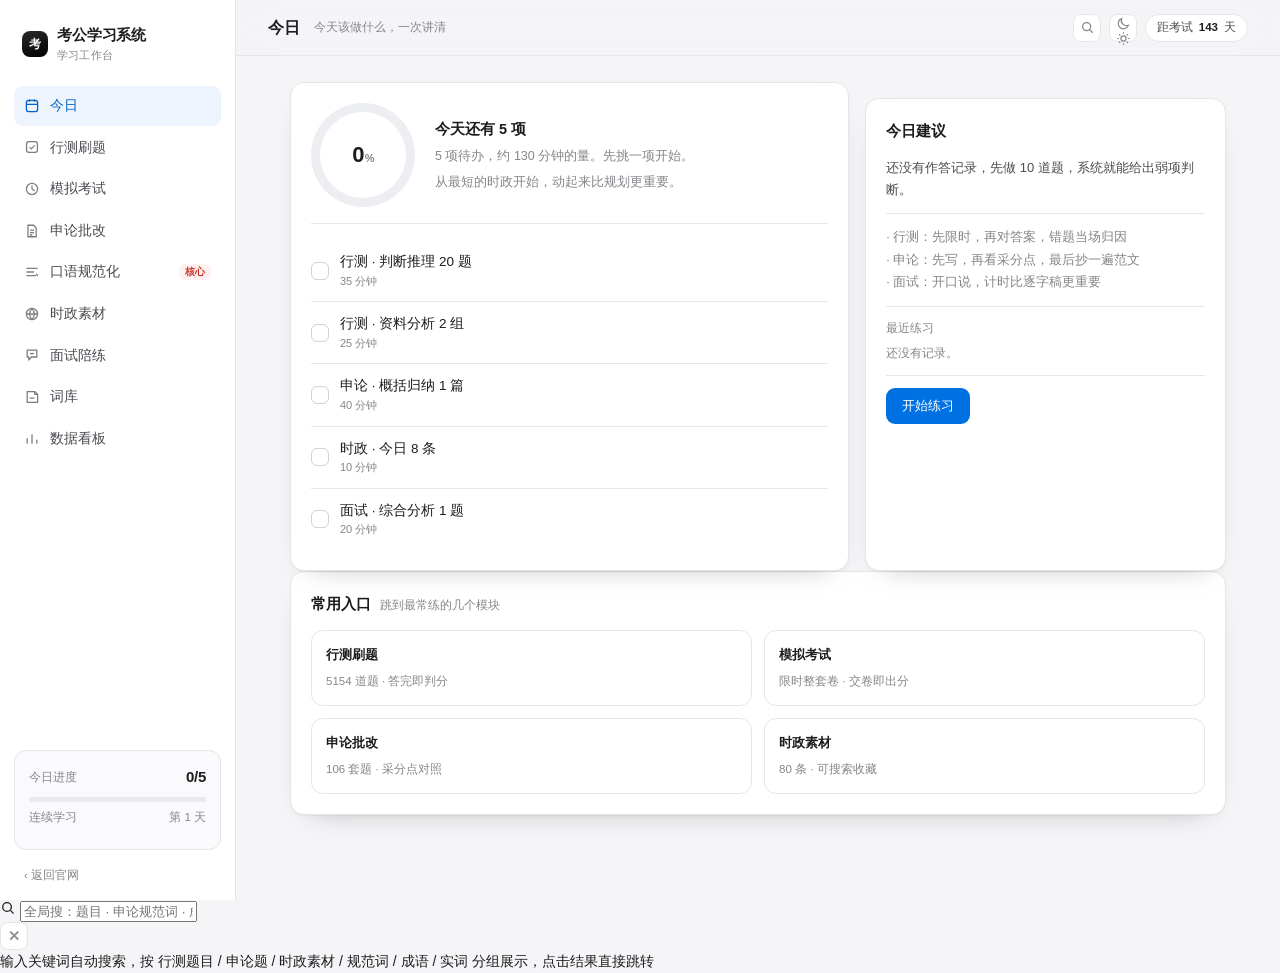
==== commit b249308d: "update app.html" ====
--- a/app.html
+++ b/app.html
@@ -24,6 +24,7 @@
       <a class="nav-link" href="#koushu" data-view="koushu"><svg viewBox="0 0 20 20" fill="none" stroke="currentColor" stroke-width="1.6"><path d="M3 5.5h14M3 10h9.5M3 14.5h12"/><path d="M15.2 12.4l2.2 2.2"/></svg><span>口语规范化</span><i class="nav-short">口语</i><em class="tag">核心</em></a>
       <a class="nav-link" href="#shizheng" data-view="shizheng"><svg viewBox="0 0 20 20" fill="none" stroke="currentColor" stroke-width="1.6"><circle cx="10" cy="10" r="7"/><path d="M2.6 10h14.8M10 3c2 2.2 3 4.5 3 7s-1 4.8-3 7c-2-2.2-3-4.5-3-7s1-4.8 3-7z"/></svg><span>时政素材</span><i class="nav-short">时政</i></a>
       <a class="nav-link" href="#mianshi" data-view="mianshi"><svg viewBox="0 0 20 20" fill="none" stroke="currentColor" stroke-width="1.6"><path d="M4 4h12v8.5H9.5L6 16v-3.5H4z"/><path d="M7.4 8.2h5.2"/></svg><span>面试陪练</span><i class="nav-short">面试</i></a>
+      <a class="nav-link" href="#ciku" data-view="ciku"><svg viewBox="0 0 20 20" fill="none" stroke="currentColor" stroke-width="1.6"><path d="M4 3.2h9.5L17 6.7v10.1H4z"/><path d="M13.5 3.2v3.5H17M7 11.5h6"/></svg><span>词库</span><i class="nav-short">词库</i></a>
       <a class="nav-link" href="#stats" data-view="stats"><svg viewBox="0 0 20 20" fill="none" stroke="currentColor" stroke-width="1.6"><path d="M4 16V9M10 16V4M16 16v-5"/></svg><span>数据看板</span><i class="nav-short">数据</i></a>
     </nav>
 
@@ -41,6 +42,13 @@
       <h1 id="pageTitle">今日</h1>
       <span class="sub" id="pageSub">今天该做什么，一次讲清</span>
       <div class="right">
+        <button class="icobtn" id="searchBtn" title="全局搜索" aria-label="全局搜索">
+          <svg viewBox="0 0 20 20" width="15" height="15" fill="none" stroke="currentColor" stroke-width="1.6"><circle cx="8.8" cy="8.8" r="5.4"/><path d="M13 13l4 4"/></svg>
+        </button>
+        <button class="icobtn" id="themeBtn" title="切换深浅色" aria-label="切换深浅色">
+          <svg class="ic-moon" viewBox="0 0 20 20" width="15" height="15" fill="none" stroke="currentColor" stroke-width="1.6"><path d="M16.5 12.5A7 7 0 0 1 7.5 3.5a7 7 0 1 0 9 9z"/></svg>
+          <svg class="ic-sun" viewBox="0 0 20 20" width="15" height="15" fill="none" stroke="currentColor" stroke-width="1.6"><circle cx="10" cy="10" r="3.4"/><path d="M10 1.6v2.2M10 16.2v2.2M1.6 10h2.2M16.2 10h2.2M4.1 4.1l1.6 1.6M14.3 14.3l1.6 1.6M15.9 4.1l-1.6 1.6M5.7 14.3l-1.6 1.6"/></svg>
+        </button>
         <span class="pill-day" id="clockPill">距考试 <b>156</b> 天</span>
       </div>
     </div>
@@ -52,9 +60,23 @@
 
 <div id="toast"></div>
 
+<!-- 全局搜索 -->
+<div class="gs-overlay" id="gsOverlay">
+  <div class="gs-box">
+    <div class="gs-head">
+      <svg viewBox="0 0 20 20" width="16" height="16" fill="none" stroke="currentColor" stroke-width="1.6"><circle cx="8.8" cy="8.8" r="5.4"/><path d="M13 13l4 4"/></svg>
+      <input id="gsInput" class="gs-input" type="text" placeholder="全局搜：题目 · 申论规范词 · 成语 · 时政素材…" autocomplete="off">
+      <button class="icobtn" id="gsClose" title="关闭">✕</button>
+    </div>
+    <div class="gs-body" id="gsBody"></div>
+    <div class="gs-tip" id="gsTip">输入关键词自动搜索，按 行测题目 / 申论题 / 时政素材 / 规范词 / 成语 / 实词 分组展示，点击结果直接跳转</div>
+  </div>
+</div>
+
 <script src="assets/data.js"></script>
 <script src="assets/data-extra.js"></script>
   <script src="assets/data-news.js"></script>
+  <script src="assets/data-vocab.js"></script>
   <script src="assets/data-shenlun.js"></script>
   <script src="assets/gen_shenlun.js"></script>
   <script src="assets/fix-essays.js"></script>
--- a/assets/system.css
+++ b/assets/system.css
@@ -469,14 +469,14 @@
   .ks-grid{grid-template-columns:minmax(0,1fr)}
   .ks-pats{grid-template-columns:minmax(0,1fr)}
   .nav-link .tag{display:none}
-}
+}
 
 /* 资料分析共用材料 */
 .matbox{
   margin:2px 0 14px; padding:13px 15px; border-radius:11px;
   background:#fbfaf6; border:1px solid var(--line);
   font-family:var(--serif); font-size:13.5px; line-height:1.9; color:var(--ink-2);
-}
+}
 
 /* 示例芯片（口语规范化） */
 .ks-chips .chip{
@@ -616,12 +616,12 @@
 
 /* ---------- 时政：分类计数与“显示更多” ---------- */
 .news-tools .mod-chip i{font-style:normal;font-size:11px;opacity:.5;margin-left:4px}
-.nmore-wrap{display:flex;justify-content:center;margin-top:18px}
+.nmore-wrap{display:flex;justify-content:center;margin-top:18px}
 ﻿
 /* ---------- 时政：来源标注 ---------- */
 .nsrc{font-size:11.5px;color:#9aa1ab;margin:-2px 0 9px}
 .nsrc a{color:#9aa1ab;text-decoration:none;border-bottom:1px dotted #c8ccd3}
-.nsrc a:hover{color:#3d4655;border-bottom-color:#3d4655}
+.nsrc a:hover{color:#3d4655;border-bottom-color:#3d4655}
 
 
 /* 参考范文：按申论格式渲染（保留段落与段首缩进） */
@@ -809,3 +809,42 @@
 }
 .lv-meta b { color: #14171c; font-weight: 600; }
 .lv-hint { margin-top: 10px; font-size: 11.5px; color: #9aa1ab; line-height: 1.6; }
+
+/* ============================================================
+   手机端：底部标签栏导航（≤760px）
+   把侧栏改造成固定底部 tab，顶部只留标题栏
+   ============================================================ */
+.nav-short{display:none}
+
+@media (max-width:760px){
+  .side{
+    position:fixed; left:0; right:0; bottom:0; top:auto; height:auto; z-index:60;
+    flex-direction:row; align-items:stretch; overflow:visible;
+    padding:5px 2px calc(5px + env(safe-area-inset-bottom));
+    border-right:0; border-top:1px solid var(--line); border-bottom:0;
+    background:rgba(255,255,255,.96);
+    -webkit-backdrop-filter:saturate(180%) blur(16px); backdrop-filter:saturate(180%) blur(16px);
+    box-shadow:0 -8px 24px -14px rgba(0,0,0,.25);
+  }
+  .side .brand,.side .todaybox,.side .back{display:none}
+  .side nav{
+    width:100%; display:grid; grid-template-columns:repeat(8,minmax(0,1fr)); gap:0;
+  }
+  .nav-link{
+    flex-direction:column; gap:3px; justify-content:center; align-items:center;
+    padding:6px 0 5px; border-radius:9px; white-space:normal;
+  }
+  .nav-link svg{width:19px; height:19px}
+  .nav-link span{display:none}
+  .nav-short{display:block; font-style:normal; font-size:10px; line-height:1.25; font-weight:500}
+  .nav-link.on{background:transparent; color:#0062c4; font-weight:600}
+  .nav-link.on .nav-short{color:#0062c4}
+  .topbar{top:0}
+  .main{padding-bottom:calc(88px + env(safe-area-inset-bottom))}
+  .wrap{padding:14px 14px 0}
+  .topbar{padding:0 14px}
+  .pill-day{display:none}
+  #toast{bottom:calc(88px + env(safe-area-inset-bottom))}
+  .mk-clock{position:static}
+  .mk-bigtime{font-size:26px}
+}
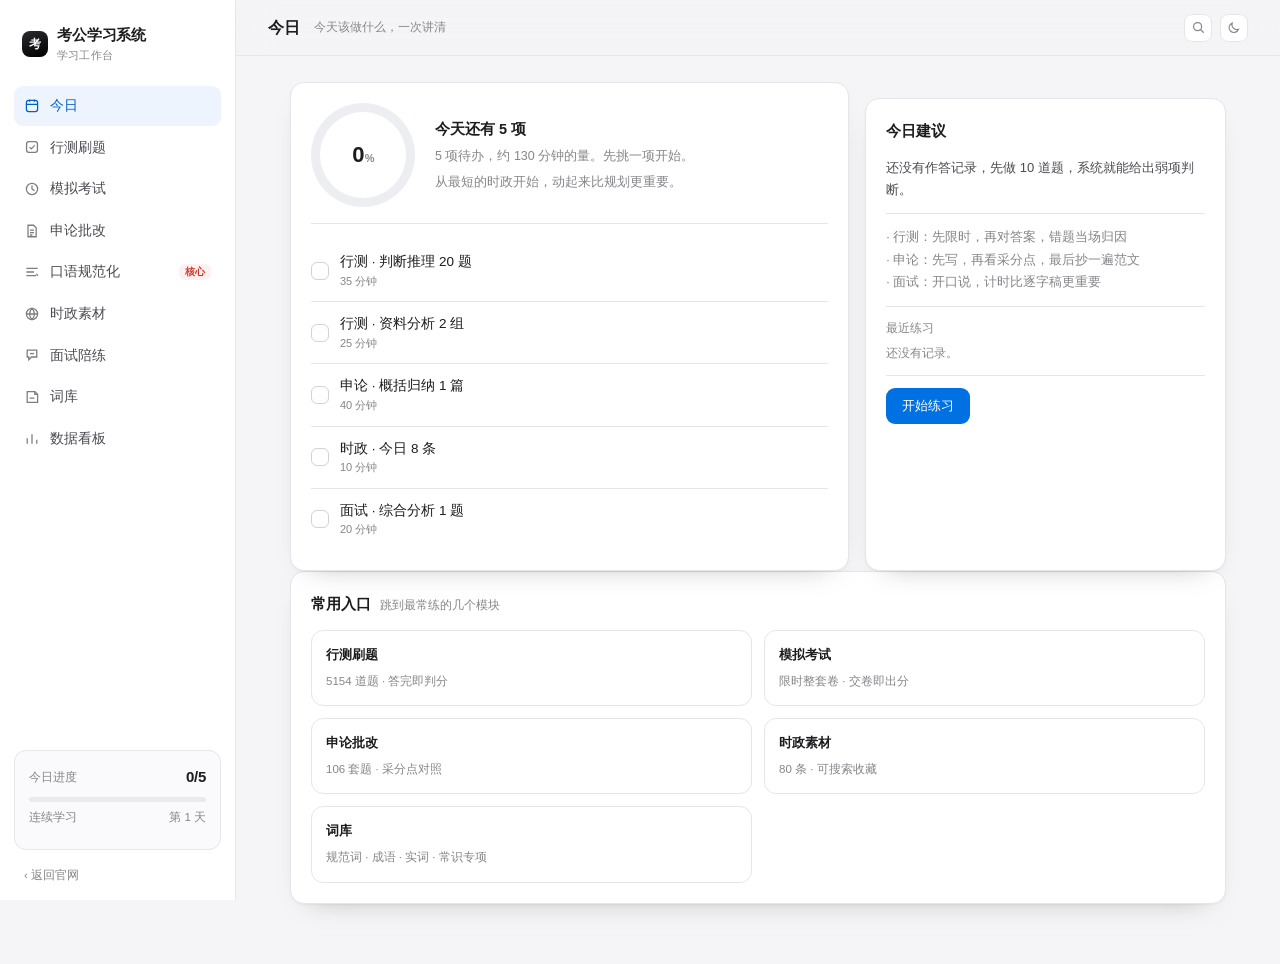
==== commit 7728c752: "update app.html" ====
--- a/app.html
+++ b/app.html
@@ -49,7 +49,6 @@
           <svg class="ic-moon" viewBox="0 0 20 20" width="15" height="15" fill="none" stroke="currentColor" stroke-width="1.6"><path d="M16.5 12.5A7 7 0 0 1 7.5 3.5a7 7 0 1 0 9 9z"/></svg>
           <svg class="ic-sun" viewBox="0 0 20 20" width="15" height="15" fill="none" stroke="currentColor" stroke-width="1.6"><circle cx="10" cy="10" r="3.4"/><path d="M10 1.6v2.2M10 16.2v2.2M1.6 10h2.2M16.2 10h2.2M4.1 4.1l1.6 1.6M14.3 14.3l1.6 1.6M15.9 4.1l-1.6 1.6M5.7 14.3l-1.6 1.6"/></svg>
         </button>
-        <span class="pill-day" id="clockPill">距考试 <b>156</b> 天</span>
       </div>
     </div>
     <div class="wrap">
--- a/assets/system.css
+++ b/assets/system.css
@@ -811,6 +811,108 @@
 .lv-hint { margin-top: 10px; font-size: 11.5px; color: #9aa1ab; line-height: 1.6; }
 
 /* ============================================================
+   暗色模式（html[data-theme="dark"]）
+   ============================================================ */
+html[data-theme="dark"]{
+  --bg:#101216; --card:#171a20; --ink:#e7e9ee; --ink-2:#b9bec8; --ink-3:#838a96;
+  --line:#262b33; --line-2:#363c46;
+  --blue:#3d9bff; --blue-2:#55a8ff; --blue-bg:#14263c;
+  --green:#46c478; --green-bg:#123020; --red:#ff7a6b; --red-bg:#3a1d19;
+  --amber:#e2b052; --amber-bg:#332709;
+  --shadow:0 1px 2px rgba(0,0,0,.4), 0 12px 28px -20px rgba(0,0,0,.8);
+  color-scheme:dark;
+}
+html[data-theme="dark"] body{background:var(--bg)}
+html[data-theme="dark"] .side{background:rgba(18,20,24,.96)}
+html[data-theme="dark"] .topbar{background:rgba(16,18,22,.82); border-bottom-color:rgba(255,255,255,.08)}
+html[data-theme="dark"] .nav-link:hover{background:#1e2229}
+html[data-theme="dark"] .nav-link.on{background:var(--blue-bg); color:#6cb1ff}
+html[data-theme="dark"] .nav-link.on .nav-short{color:#6cb1ff}
+html[data-theme="dark"] .side .todaybox{background:#131519}
+html[data-theme="dark"] .pill-day{background:#1c2027; color:var(--ink-2)}
+html[data-theme="dark"] .pill-day b{color:var(--ink)}
+html[data-theme="dark"] .seg{background:#22262e}
+html[data-theme="dark"] .seg button.on{background:#2e333c; color:var(--ink); box-shadow:none}
+html[data-theme="dark"] .tag{background:#22262e}
+html[data-theme="dark"] .mini-bar{background:#262b33}
+html[data-theme="dark"] .taskitem.done .t{text-decoration-color:rgba(255,255,255,.25)}
+html[data-theme="dark"] .ring{background:conic-gradient(var(--blue) calc(var(--p)*1%), #2a2f38 0)}
+html[data-theme="dark"] .ring::after{background:var(--card)}
+html[data-theme="dark"] .quick a{background:var(--card)}
+html[data-theme="dark"] .quick a:hover{border-color:#33506e}
+html[data-theme="dark"] .opt2{background:var(--card)}
+html[data-theme="dark"] .opt2:hover{background:#1d2128; border-color:#33506e}
+html[data-theme="dark"] .opt2 .k{background:#252a32; color:var(--ink-3)}
+html[data-theme="dark"] .opt2.pick{background:#14263c; border-color:var(--blue)}
+html[data-theme="dark"] .opt2.right{background:var(--green-bg); border-color:#2c6b45}
+html[data-theme="dark"] .opt2.wrong{background:var(--red-bg); border-color:#7a3c34}
+html[data-theme="dark"] .explain{background:#12151a}
+html[data-theme="dark"] .mod-chip{background:var(--card)}
+html[data-theme="dark"] .mod-chip.on{background:var(--ink); color:#0f1115; border-color:var(--ink)}
+html[data-theme="dark"] .tbl td{border-color:#20242b}
+html[data-theme="dark"] .ph{background:#12151a}
+html[data-theme="dark"] .ph .ic{background:#252a32}
+html[data-theme="dark"] .ph.hit{background:var(--green-bg); border-color:#2c6b45; color:#6fd39a}
+html[data-theme="dark"] #newsQ{background:var(--card)}
+html[data-theme="dark"] .nitem{background:var(--card)}
+html[data-theme="dark"] .icobtn{background:var(--card)}
+html[data-theme="dark"] .icobtn:hover{background:var(--blue-bg)}
+html[data-theme="dark"] .icobtn.on{background:var(--blue-bg)}
+html[data-theme="dark"] .iv-row{background:var(--card)}
+html[data-theme="dark"] .iv-points span{background:#22262e}
+html[data-theme="dark"] .kpi{background:var(--card)}
+html[data-theme="dark"] .progrow{border-color:#20242b}
+html[data-theme="dark"] .progrow .tr{background:#262b33}
+html[data-theme="dark"] .bars .b i{background:linear-gradient(180deg,#35506e,#1d2a3a)}
+html[data-theme="dark"] .bars .b.hot i{background:linear-gradient(180deg,var(--blue),#3b6ea6)}
+html[data-theme="dark"] .btn.ghost{background:var(--card); border-color:var(--line-2); color:var(--ink)}
+html[data-theme="dark"] .btn.ghost:hover{background:#1e2229}
+html[data-theme="dark"] .btn.danger{background:var(--card); border-color:#7a3c34}
+html[data-theme="dark"] .material{color:var(--ink-2)}
+html[data-theme="dark"] #ansBox,html[data-theme="dark"] #ksIn,html[data-theme="dark"] .mk-import{background:#10131a; color:var(--ink); border-color:var(--line-2)}
+html[data-theme="dark"] .essay-out,html[data-theme="dark"] .ks-out{background:#14161b; color:var(--ink)}
+html[data-theme="dark"] .essay-out mark,html[data-theme="dark"] .ks-out mark{background:#3a2f14; border-bottom-color:#6b5620}
+html[data-theme="dark"] .ks-pat{background:var(--card)}
+html[data-theme="dark"] .ks-fav{background:#14161b}
+html[data-theme="dark"] .ks-marks .mk{background:#1d2128; color:var(--ink-2)}
+html[data-theme="dark"] .matbox{background:#131519}
+html[data-theme="dark"] .essay-sample{background:#12151a; color:#cdd2da; border-color:var(--line)}
+html[data-theme="dark"] .sample-title{color:var(--ink)}
+html[data-theme="dark"] .es-no{background:var(--card); border-color:var(--line-2); color:var(--ink-2)}
+html[data-theme="dark"] .es-no.done{background:#12301f; border-color:#2c6b45; color:#6fd39a}
+html[data-theme="dark"] .es-no.on{background:var(--ink); color:#0f1115}
+html[data-theme="dark"] .es-no.on.done{background:var(--green); border-color:var(--green); color:#06220f}
+html[data-theme="dark"] .mk-tabs{background:#22262e}
+html[data-theme="dark"] .mk-tabs button{color:var(--ink-3)}
+html[data-theme="dark"] .mk-tabs button.on{background:#2e333c; color:var(--ink); box-shadow:none}
+html[data-theme="dark"] .mk-paper{background:var(--card); border-color:var(--line)}
+html[data-theme="dark"] .mk-note{background:#14171c; color:var(--ink-3)}
+html[data-theme="dark"] .mk-part{background:#1c2027}
+html[data-theme="dark"] .mk-part b,html[data-theme="dark"] .mk-ph-t,html[data-theme="dark"] .mk-bigtime,html[data-theme="dark"] .qno{color:var(--ink)}
+html[data-theme="dark"] .mk-card{background:#181b21}
+html[data-theme="dark"] .mk-card-h{border-color:var(--line)}
+html[data-theme="dark"] .mk-card-f{border-color:var(--line)}
+html[data-theme="dark"] .fill-pt{background:#1c2027; color:var(--ink-2)}
+html[data-theme="dark"] .bb{background:#12151a; border-color:#3a4049; color:var(--ink-3)}
+html[data-theme="dark"] .bb.on{background:var(--ink); border-color:var(--ink); color:#0f1115}
+html[data-theme="dark"] .mk-wrong .exp{background:#12151a; border-color:var(--line)}
+html[data-theme="dark"] .mk-autobar{background:#3a1d19; color:#ff9d8f}
+html[data-theme="dark"] .mk-overlay{background:rgba(4,6,10,.6)}
+html[data-theme="dark"] .lv-t{background:#1d2128; border-color:var(--line); color:var(--ink-2)}
+html[data-theme="dark"] .lv-t.on{background:var(--ink); color:#0f1115}
+html[data-theme="dark"] .lv-note{background:#14171c; color:var(--ink-2)}
+html[data-theme="dark"] .lv-note-low{background:#3a1d19; color:#ff9d8f}
+html[data-theme="dark"] .lv-note-mid{background:#332709; color:#e2b052}
+html[data-theme="dark"] .lv-note-high{background:#12301f; color:#6fd39a}
+html[data-theme="dark"] #toast{background:#2a2f38}
+
+/* 主题切换按钮图标 */
+#themeBtn{display:inline-flex}
+#themeBtn .ic-sun{display:none}
+html[data-theme="dark"] #themeBtn .ic-sun{display:block}
+html[data-theme="dark"] #themeBtn .ic-moon{display:none}
+
+/* ============================================================
    手机端：底部标签栏导航（≤760px）
    把侧栏改造成固定底部 tab，顶部只留标题栏
    ============================================================ */
@@ -828,7 +930,7 @@
   }
   .side .brand,.side .todaybox,.side .back{display:none}
   .side nav{
-    width:100%; display:grid; grid-template-columns:repeat(8,minmax(0,1fr)); gap:0;
+    width:100%; display:grid; grid-template-columns:repeat(9,minmax(0,1fr)); gap:0;
   }
   .nav-link{
     flex-direction:column; gap:3px; justify-content:center; align-items:center;
@@ -848,3 +950,60 @@
   .mk-clock{position:static}
   .mk-bigtime{font-size:26px}
 }
+
+/* ================= 全局搜索 ================= */
+.gs-overlay{position:fixed; inset:0; z-index:9500; display:none; align-items:flex-start; justify-content:center;
+  padding:9vh 16px 20px; background:rgba(18,22,28,.42);
+  -webkit-backdrop-filter:blur(3px); backdrop-filter:blur(3px);}
+.gs-overlay.on{display:flex}
+.gs-box{width:min(760px,100%); background:var(--card); border:1px solid var(--line); border-radius:14px;
+  box-shadow:0 30px 80px rgba(8,11,15,.35); overflow:hidden; display:flex; flex-direction:column; max-height:78vh;}
+.gs-head{display:flex; align-items:center; gap:10px; padding:12px 14px; border-bottom:1px solid var(--line); color:var(--ink-3);}
+.gs-input{flex:1; border:0; outline:none; background:none; font-size:15px; color:var(--ink); font-family:inherit;}
+.gs-input::placeholder{color:var(--ink-3)}
+.gs-body{overflow:auto; padding:10px 10px 6px;}
+.gs-group{margin:4px 0 12px;}
+.gs-gt{font-size:11px; color:var(--ink-3); padding:2px 8px 6px; letter-spacing:.06em; font-weight:600;}
+.gs-row{display:flex; align-items:center; gap:10px; padding:9px 10px; border-radius:9px; cursor:pointer; font-size:13px;}
+.gs-row:hover{background:var(--bg)}
+.gs-row .k{flex:none; width:96px; font-size:11px; color:var(--ink-3); overflow:hidden; white-space:nowrap; text-overflow:ellipsis;}
+.gs-row .t{flex:1; min-width:0; overflow:hidden; white-space:nowrap; text-overflow:ellipsis; color:var(--ink);}
+.gs-row .t em{font-style:normal; color:var(--blue);}
+.gs-row .d{flex:none; max-width:200px; font-size:11.5px; color:var(--ink-3); overflow:hidden; white-space:nowrap; text-overflow:ellipsis;}
+.gs-empty{padding:46px 10px; text-align:center; color:var(--ink-3); font-size:13px;}
+.gs-tip{padding:2px 14px 14px; font-size:11.5px; color:var(--ink-3);}
+
+/* ================= 词库 ================= */
+.ci-seg{display:flex; flex-wrap:wrap; gap:8px; margin-bottom:14px;}
+.ci-seg button{border:1px solid var(--line); background:var(--card); color:var(--ink-2); padding:7px 14px; border-radius:999px; font-size:13px; cursor:pointer;}
+.ci-seg button.on{background:var(--blue); border-color:var(--blue); color:#fff; font-weight:600;}
+.ci-q{width:100%; box-sizing:border-box; border:1px solid var(--line); background:var(--card); color:var(--ink);
+  padding:10px 14px; border-radius:10px; font-size:14px; outline:none; margin-bottom:14px; font-family:inherit;}
+.ci-q:focus{border-color:var(--blue)}
+.ci-cats{display:grid; grid-template-columns:repeat(auto-fill,minmax(230px,1fr)); gap:10px;}
+.ci-cat{border:1px solid var(--line); border-radius:11px; padding:14px 16px; background:var(--card); cursor:pointer; display:flex; flex-direction:column; gap:4px;}
+.ci-cat:hover{border-color:var(--blue)}
+.ci-cat b{font-size:14px; color:var(--ink);}
+.ci-cat span{font-size:11.5px; color:var(--ink-3);}
+.ci-cat .go{margin-top:6px; font-size:12px; color:var(--blue); font-weight:600;}
+.ci-list{display:grid; grid-template-columns:1fr; gap:10px;}
+.ci-card{border:1px solid var(--line); border-radius:11px; padding:13px 16px; background:var(--card);}
+.ci-card b{display:block; font-size:14.5px; color:var(--ink); margin-bottom:6px;}
+.ci-card b .vs{color:var(--blue);}
+.ci-card p{margin:0; font-size:12.5px; color:var(--ink-2); line-height:1.75;}
+.ci-count{font-size:11.5px; color:var(--ink-3); margin:0 0 12px;}
+.ci-empty{padding:50px 10px; text-align:center; color:var(--ink-3); font-size:13px;}
+
+html[data-theme="dark"] .gs-overlay{background:rgba(2,4,8,.66)}
+html[data-theme="dark"] .gs-box{background:#181b21}
+html[data-theme="dark"] .gs-row:hover{background:#20242c}
+html[data-theme="dark"] .ci-seg button{background:var(--card); color:var(--ink-2)}
+html[data-theme="dark"] .ci-cat,html[data-theme="dark"] .ci-card{background:var(--card)}
+html[data-theme="dark"] .ci-q{background:var(--card)}
+
+/* ===== 笔记 ===== */
+.notebox{border-top:1px dashed var(--line);margin-top:12px;padding-top:10px}
+.note-h{display:flex;align-items:center;gap:8px;margin-bottom:8px}
+.note-text{width:100%;box-sizing:border-box;min-height:76px;border:1px solid var(--line-2);border-radius:9px;padding:10px 12px;font-size:13px;font-family:var(--serif);line-height:1.7;background:var(--bg);color:var(--ink);resize:vertical;outline:none}
+.note-text:focus{border-color:var(--blue)}
+.note-f{display:flex;gap:8px;margin-top:8px}
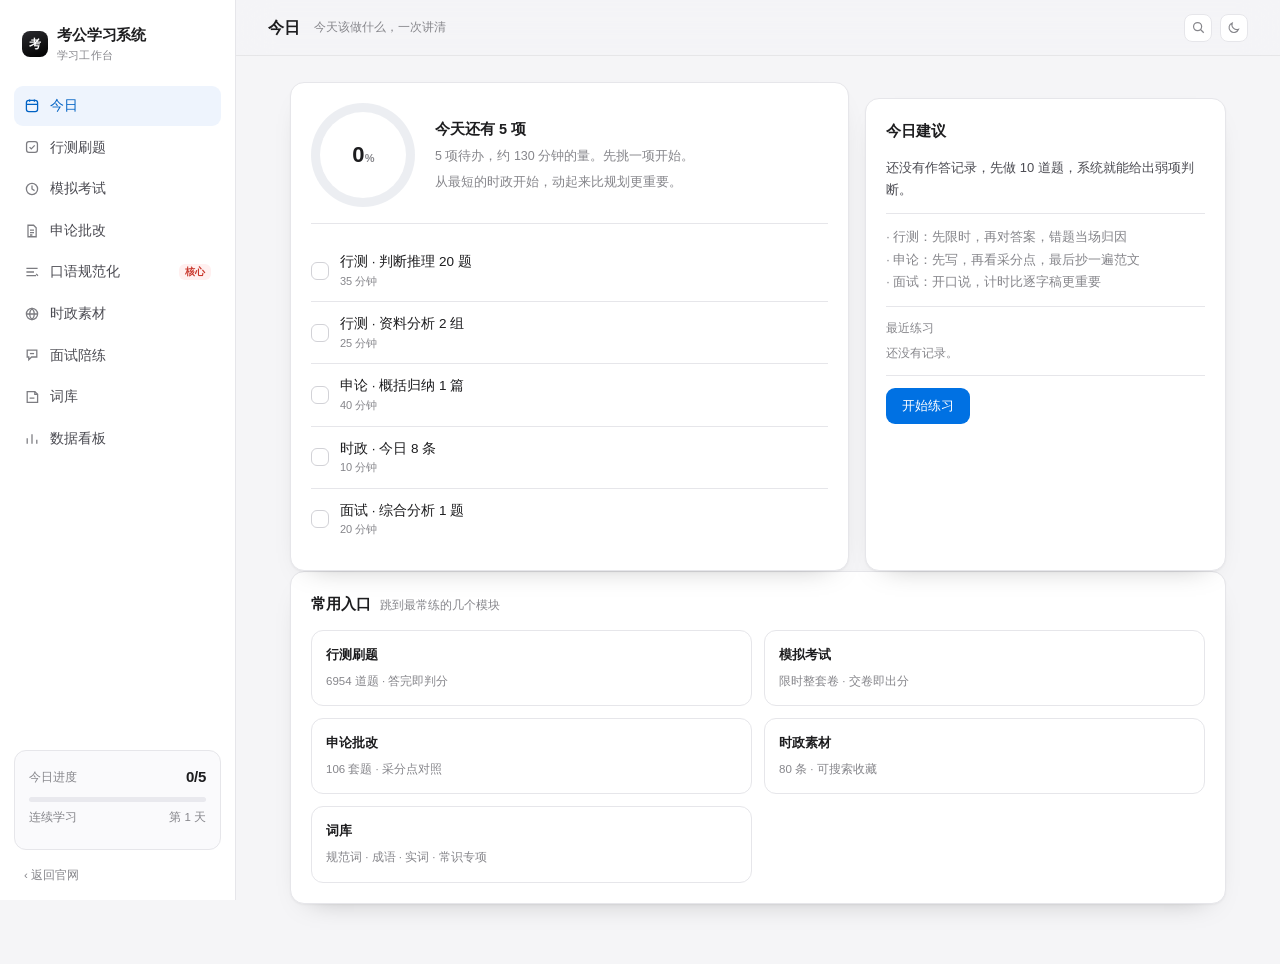
==== commit f8a42eb0: "行测接入 5000 道真实真题（带出处）+ 真题/模拟筛选" ====
--- a/app.html
+++ b/app.html
@@ -87,7 +87,9 @@
 <script src="assets/gen_yanyu.js"></script>
 <script src="assets/gen_changshi.js"></script>
 <script src="assets/gen.js"></script>
-<script src="assets/mock.js"></script>
+  <script src="assets/data-zhenti.js"></script>
+<script src="assets/user-bank.js"></script>
+  <script src="assets/mock.js"></script>
 <script src="assets/system.js"></script>
 </body>
 </html>
--- a/assets/system.css
+++ b/assets/system.css
@@ -1007,3 +1007,18 @@
 .note-text{width:100%;box-sizing:border-box;min-height:76px;border:1px solid var(--line-2);border-radius:9px;padding:10px 12px;font-size:13px;font-family:var(--serif);line-height:1.7;background:var(--bg);color:var(--ink);resize:vertical;outline:none}
 .note-text:focus{border-color:var(--blue)}
 .note-f{display:flex;gap:8px;margin-top:8px}
+
+/* ---------- 本地真题导入 ---------- */
+.bank-box{border:1px solid var(--line);border-radius:14px;padding:16px 18px;margin-bottom:16px;background:var(--card)}
+.bank-h{display:flex;align-items:center;gap:10px;margin-bottom:8px}
+.bank-h b{font-size:15px}
+.bank-tip{font-size:12.5px;color:var(--ink-3);line-height:1.75;margin:0 0 10px}
+.bank-tip b{color:var(--ink-2)}
+.bank-src{width:100%;border:1px solid var(--line);border-radius:9px;padding:9px 12px;font-size:13px;margin-bottom:8px;background:var(--card);color:var(--ink)}
+.bank-text{width:100%;min-height:150px;border:1px solid var(--line);border-radius:9px;padding:11px 12px;font-size:13px;line-height:1.7;font-family:inherit;resize:vertical;background:var(--card);color:var(--ink)}
+.bank-src:focus,.bank-text:focus{outline:none;border-color:var(--blue);box-shadow:0 0 0 4px rgba(0,113,227,.1)}
+.bank-msg{margin-top:8px;font-size:12.5px;color:var(--blue)}
+.bank-f{display:flex;align-items:center;gap:10px;margin-top:10px}
+.tag.src{background:transparent;border:1px dashed var(--line);color:var(--ink-3);max-width:280px;overflow:hidden;text-overflow:ellipsis;white-space:nowrap}
+html[data-theme="dark"] .bank-box{border-color:#2a3038}
+html[data-theme="dark"] .bank-src,html[data-theme="dark"] .bank-text{background:#12151a;border-color:#2a3038;color:#e7e9ee}
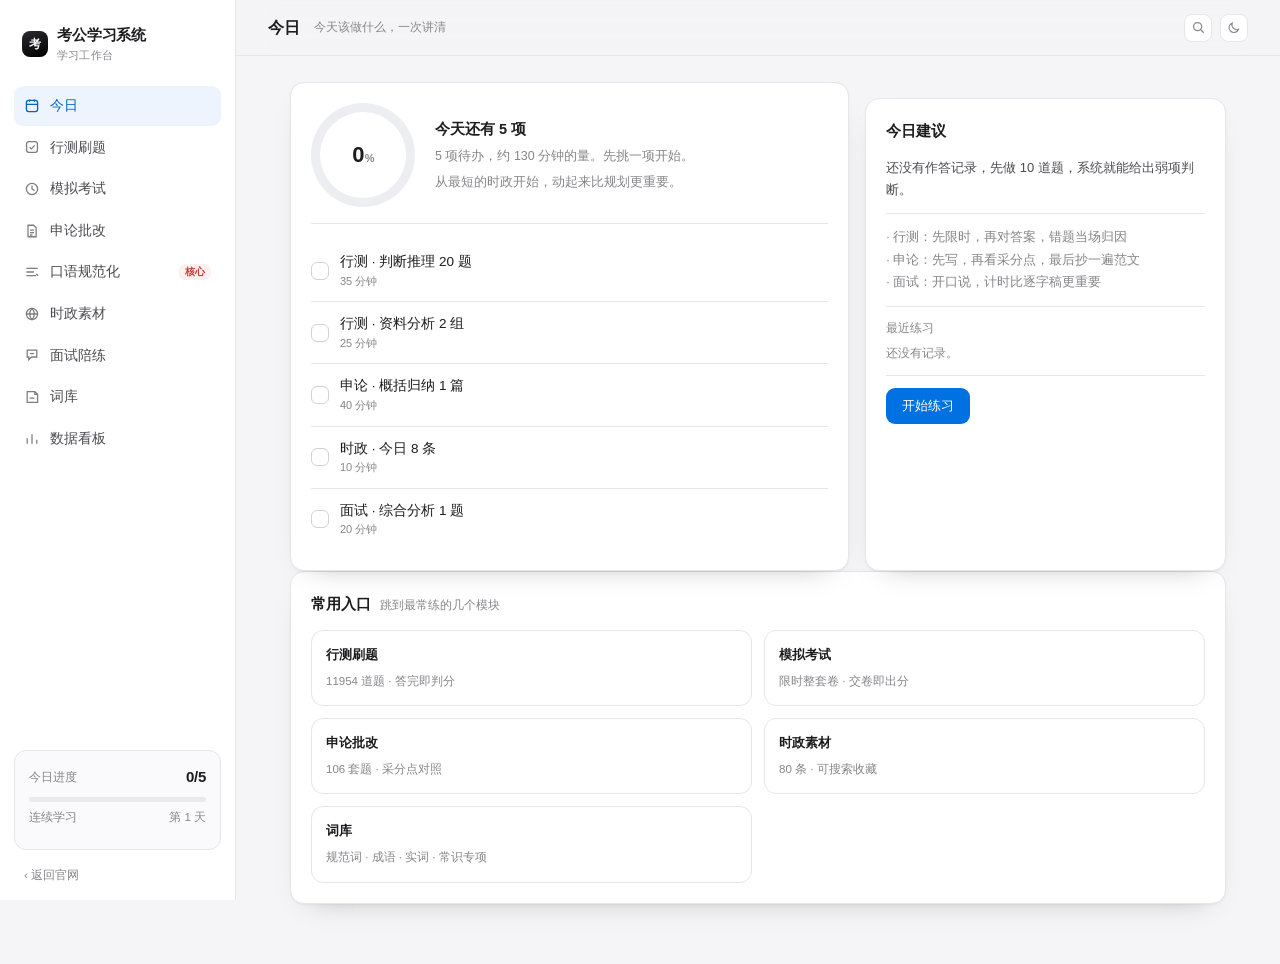
==== commit 252963ad: "新增账号注册/登录，学习数据按用户隔离" ====
--- a/app.html
+++ b/app.html
@@ -90,6 +90,7 @@
   <script src="assets/data-zhenti.js"></script>
 <script src="assets/user-bank.js"></script>
   <script src="assets/mock.js"></script>
-<script src="assets/system.js"></script>
+<script src="assets/auth.js"></script>
+  <script src="assets/system.js"></script>
 </body>
 </html>
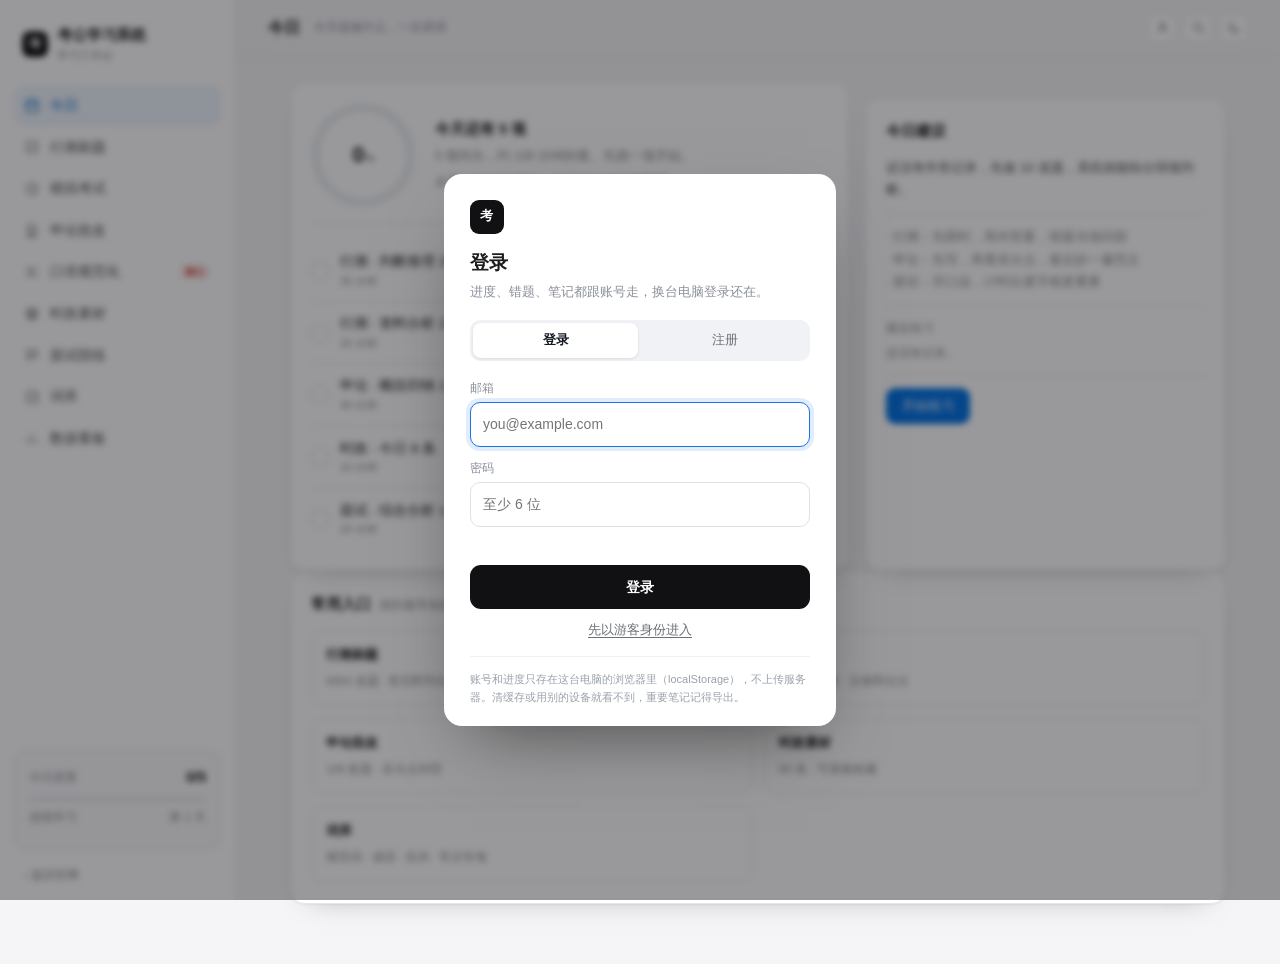
==== commit f313a629: "真题包改为延后加载，首屏不再等 5MB" ====
--- a/app.html
+++ b/app.html
@@ -87,7 +87,6 @@
 <script src="assets/gen_yanyu.js"></script>
 <script src="assets/gen_changshi.js"></script>
 <script src="assets/gen.js"></script>
-  <script src="assets/data-zhenti.js"></script>
 <script src="assets/user-bank.js"></script>
   <script src="assets/mock.js"></script>
 <script src="assets/auth.js"></script>
